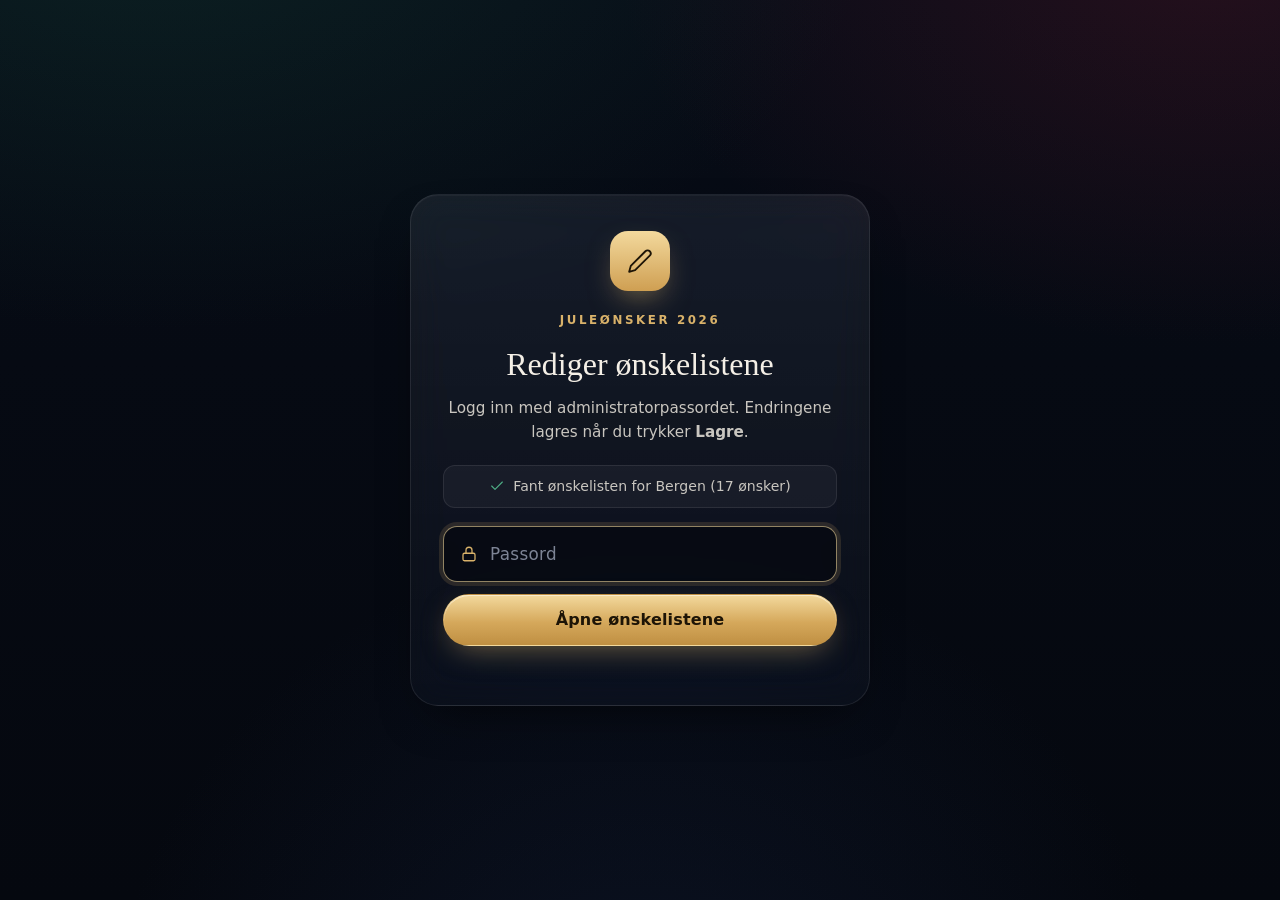
==== editor/index.html @ 9084a69d "Fjern bunnteksten, flytende «Til toppen» på alle skjermer «Logg ut» finnes bare oppe til høyre. «Til" ====
<!doctype html>
<html lang="nb">
<head>
  <meta charset="utf-8">
  <meta name="viewport" content="width=device-width, initial-scale=1, viewport-fit=cover">
  <meta name="robots" content="noindex, nofollow">
  <meta name="color-scheme" content="dark">
  <meta name="theme-color" content="#070b14">
  <title>Rediger ønskelister · Juleønsker 2026</title>
  <link rel="icon" href="../assets/favicon.svg" type="image/svg+xml">
  <link rel="stylesheet" href="../assets/css/styles.css?v=32">
  <link rel="stylesheet" href="editor.css?v=32">
</head>
<body class="ed">

  <!-- ============ Åpne / lås opp ============ -->
  <section id="unlock" class="ed-unlock">
    <div class="ed-unlock__card glass">
      <span class="ed-unlock__icon" data-icon="pencil"></span>
      <p class="eyebrow">Juleønsker 2026</p>
      <h1 class="ed-unlock__title">Rediger ønskelistene</h1>
      <p class="ed-unlock__lead">Logg inn med administratorpassordet. Endringene lagres når du trykker <strong>Lagre</strong>.</p>

      <p class="ed-status" id="data-status">Leter etter ønskelistene …</p>

      <form id="open-form" class="ed-form-stack" novalidate>
        <div class="field">
          <label for="ed-password" class="sr-only">Passord</label>
          <span class="field__icon" data-icon="lock"></span>
          <input id="ed-password" type="password" placeholder="Passord" autocomplete="current-password" autocapitalize="off" autocorrect="off" spellcheck="false" required>
        </div>
        <button class="btn btn--gold btn--block btn--lg" type="submit" id="open-btn">
          <span class="btn__label">Åpne ønskelistene</span><span class="spinner" aria-hidden="true"></span>
        </button>
        <p class="login__error" id="open-error" role="alert"></p>
      </form>
    </div>
  </section>

  <!-- ============ Arbeidsflate ============ -->
  <div id="workspace" class="ed-work" hidden>
    <header class="ed-top">
      <div class="ed-top__brand">
        <span class="brand__star" aria-hidden="true"><svg viewBox="0 0 24 24"><path d="M12 1.8l2.4 7.1 7.4.2-5.9 4.5 2.1 7.2L12 16.6l-6 4.2 2.1-7.2-5.9-4.5 7.4-.2z"/></svg></span>
        <div>
          <span class="ed-top__title">
            <strong>Rediger</strong>
            <label for="list-select" class="sr-only">Ønskeliste</label>
            <select id="list-select" class="ed-input ed-list-select"></select>
          </span>
          <span class="ed-dirty" id="dirty" data-state="clean">Alt er lagret</span>
        </div>
      </div>
      <div class="ed-top__actions">
        <details class="ed-menu">
          <summary class="btn btn--ghost btn--sm" aria-label="Flere valg"><span data-icon="menu"></span><span class="hide-sm">Mer</span></summary>
          <div class="ed-menu__panel glass">
            <button type="button" data-cmd="prices"><span data-icon="chart"></span>Oppdater priser nå</button>
            <hr>
            <button type="button" data-cmd="download"><span data-icon="download"></span>Last ned endrede filer</button>
            <button type="button" data-cmd="help"><span data-icon="file"></span>Publisere filer for hånd</button>
            <button type="button" data-cmd="export"><span data-icon="download"></span>Eksporter backup (JSON)</button>
            <button type="button" data-cmd="import"><span data-icon="upload"></span>Importer backup (JSON)</button>
            <button type="button" data-cmd="share-access" data-admin-only hidden><span data-icon="key"></span>Sett opp lagring</button>
            <hr>
            <button type="button" data-cmd="lock"><span data-icon="logout"></span>Logg ut</button>
          </div>
        </details>
        <input type="file" id="import-file" accept=".json,application/json" hidden>
        <button type="button" class="btn btn--gold btn--sm" id="save-btn" title="Lagre til GitHub (Ctrl/Cmd + S)">
          <span data-icon="save"></span><span class="btn__label">Lagre</span><span class="spinner" aria-hidden="true"></span>
        </button>
      </div>
    </header>

    <div class="ed-layout">
      <!-- Venstre: personer og ønsker -->
      <aside class="ed-side glass" aria-label="Ønsker">
        <div class="ed-people" id="ed-people" role="tablist" aria-label="Personer"></div>
        <div class="ed-side__head">
          <div class="search search--sm">
            <span class="search__icon" data-icon="search"></span>
            <label for="ed-filter" class="sr-only">Filtrer ønsker</label>
            <input id="ed-filter" type="search" placeholder="Filtrer …" autocomplete="off">
          </div>
          <button type="button" class="btn btn--primary btn--sm" id="add-btn"><span data-icon="plus"></span>Nytt ønske</button>
        </div>
        <ol class="ed-list" id="ed-list"></ol>
        <p class="ed-side__hint">Rekkefølgen her er rekkefølgen familien ser.</p>
      </aside>

      <!-- Midten: skjema -->
      <section class="ed-main" aria-label="Rediger ønske">
        <div id="ed-empty" class="ed-empty glass" hidden></div>

        <form id="wish-form" class="ed-card glass" novalidate autocomplete="off" hidden>
          <div class="ed-card__head">
            <h2 id="form-title">Rediger ønske</h2>
            <div class="ed-card__tools">
              <button type="button" class="icon-btn" id="dup-btn" title="Dupliser" aria-label="Dupliser ønsket"><span data-icon="copy"></span></button>
              <button type="button" class="icon-btn icon-btn--danger" id="del-btn" title="Slett" aria-label="Slett ønsket"><span data-icon="trash"></span></button>
            </div>
          </div>

          <div class="ed-grid">
            <label class="ed-field ed-field--full">
              <span class="ed-label">Produktnavn <em>*</em></span>
              <input class="ed-input" name="title" type="text" maxlength="120" placeholder="F.eks. Sony WH-1000XM6 hodetelefoner" required>
            </label>

            <label class="ed-field ed-field--full">
              <span class="ed-label">Person</span>
              <select class="ed-input" name="person" id="person-select"></select>
            </label>

            <label class="ed-field ed-field--full">
              <span class="ed-label">Kort beskrivelse <small>valgfritt</small><span class="ed-count" id="desc-count"></span></span>
              <textarea class="ed-input" name="description" rows="3" maxlength="280" placeholder="Størrelse, farge, modell eller andre detaljer"></textarea>
            </label>

            <fieldset class="ed-field ed-field--full">
              <legend class="ed-label">Produktbilde</legend>
              <div class="ed-image">
                <div class="ed-image__thumb" id="img-thumb" tabindex="0" aria-label="Slipp eller lim inn et bilde her"></div>
                <div class="ed-image__controls">
                  <input class="ed-input" name="image" id="image-url" type="url" inputmode="url" placeholder="Lim inn bildeadresse (https://…)">
                  <div class="ed-image__row">
                    <label class="btn btn--ghost btn--sm" for="image-file"><span data-icon="upload"></span>Last opp bilde</label>
                    <input type="file" id="image-file" accept="image/*" hidden>
                    <button type="button" class="btn btn--ghost btn--sm" id="image-clear"><span data-icon="x"></span>Fjern</button>
                  </div>
                  <div class="ed-seg" role="radiogroup" aria-label="Bildetilpasning">
                    <label><input type="radio" name="imageFit" value="contain"><span>Vis hele bildet</span></label>
                    <label><input type="radio" name="imageFit" value="cover"><span>Fyll rammen</span></label>
                  </div>
                  <p class="ed-hint">Tips: Høyreklikk på produktbildet i nettbutikken og velg «Kopier bildeadresse». Du kan også dra inn, lime inn (Ctrl/Cmd + V) eller laste opp et bilde – da krympes det og lagres i listen.</p>
                </div>
              </div>
            </fieldset>

            <label class="ed-field ed-field--full">
              <span class="ed-label">Lenke til Prisjakt <small>hovedknappen – lenke direkte til produktsiden gir også laveste pris</small></span>
              <div class="ed-inline">
                <input class="ed-input" name="prisjaktUrl" type="url" inputmode="url" placeholder="https://www.prisjakt.no/product.php?p=…">
                <a class="icon-btn" id="test-pj" target="_blank" rel="noopener noreferrer" title="Test lenken" aria-label="Test lenken"><span data-icon="external"></span></a>
              </div>
            </label>

            <label class="check ed-field--full">
              <input type="checkbox" name="hidePrisjakt">
              <span class="check__box" aria-hidden="true"></span>
              <span>Skjul Prisjakt-knappen (f.eks. for hjemmelagde ting)</span>
            </label>

            <label class="ed-field ed-field--full">
              <span class="ed-label">Lenke til nettbutikk <small>valgfritt – vises som en mindre knapp med butikkens navn</small></span>
              <div class="ed-inline">
                <input class="ed-input" name="storeUrl" type="url" inputmode="url" placeholder="https://www.nettbutikk.no/produkt">
                <a class="icon-btn" id="test-store" target="_blank" rel="noopener noreferrer" title="Test lenken" aria-label="Test lenken"><span data-icon="external"></span></a>
              </div>
            </label>

            <label class="ed-field ed-field--full">
              <span class="ed-label">Knappetekst for nettbutikken <small>valgfritt – standard er butikkens navn</small></span>
              <input class="ed-input" name="linkLabel" type="text" maxlength="30" placeholder="F.eks. «Se oppskriften»">
            </label>

            <fieldset class="ed-field ed-field--full">
              <legend class="ed-label">Prisintervall (NOK)</legend>
              <div class="ed-price">
                <label><span class="sr-only">Fra</span><input class="ed-input" name="priceMin" type="number" inputmode="numeric" min="0" step="50" placeholder="Fra"></label>
                <span class="ed-price__dash" aria-hidden="true">–</span>
                <label><span class="sr-only">Til</span><input class="ed-input" name="priceMax" type="number" inputmode="numeric" min="0" step="50" placeholder="Til"></label>
                <span class="ed-price__kr">kr</span>
              </div>
              <div class="ed-presets" id="price-presets">
                <button type="button" data-p="0-300">Under 300</button>
                <button type="button" data-p="300-500">300–500</button>
                <button type="button" data-p="500-1000">500–1 000</button>
                <button type="button" data-p="1000-2000">1 000–2 000</button>
                <button type="button" data-p="2000-3500">2 000–3 500</button>
                <button type="button" data-p="3500-5000">3 500–5 000</button>
              </div>
            </fieldset>

          </div>
        </form>
      </section>

      <!-- Høyre: forhåndsvisning -->
      <aside class="ed-preview" aria-label="Forhåndsvisning">
        <p class="eyebrow">Forhåndsvisning</p>
        <div id="preview" class="ed-preview__card"></div>
        <p class="ed-hint">Slik ser kortet ut for familien. Husk å trykke <strong>Lagre</strong> når du er ferdig.</p>
      </aside>
    </div>
  </div>

  <!-- ============ Dialoger ============ -->
  <dialog id="publish-dialog" class="ed-dialog">
    <form method="dialog" class="ed-dialog__inner glass">
      <span class="ed-dialog__icon" data-icon="check"></span>
      <h2 id="publish-title">Filene er lastet ned</h2>
      <p id="publish-files"></p>
      <p>Slik publiserer du dem:</p>
      <ol class="ed-steps">
        <li>Gå til repoet ditt på <strong>github.com</strong> og åpne mappen <code class="publish-folder">data</code> (listen for <span id="publish-list"></span>).</li>
        <li>Klikk <strong>Add file → Upload files</strong> og dra inn filene. De erstatter filene med samme navn.</li>
        <li>Klikk <strong>Commit changes</strong>. Nettsiden oppdateres i løpet av et par minutter.</li>
      </ol>
      <p class="ed-hint">Har nettleseren kalt en fil for eksempel <code>ellie (1).json</code>? Gi den nytt navn til <code>ellie.json</code> før du laster den opp. Du kan også redigere filene direkte på GitHub.</p>
      <div class="ed-dialog__actions"><button class="btn btn--gold" value="ok">Den er grei</button></div>
    </form>
  </dialog>


  <dialog id="access-dialog" class="ed-dialog">
    <form method="dialog" class="ed-dialog__inner glass" id="access-form" novalidate>
      <span class="ed-dialog__icon" data-icon="key"></span>
      <h2>Sett opp lagring</h2>
      <p>Legg inn et GitHub-token, så kan du lagre fra alle enheter når du logger inn som administrator. Det lagres kryptert med administratorpassordet i <code>data/tilgang.json</code>.</p>
      <ol class="ed-steps">
        <li>Lag et <a href="https://github.com/settings/personal-access-tokens/new" target="_blank" rel="noopener noreferrer">fine-grained token</a> med tilgang til bare <strong>ddklo/jul2026</strong>, og gjerne utløpsdato i januar.</li>
        <li>Under <strong>Permissions</strong>: <strong>Contents: Read and write</strong> og <strong>Actions: Read and write</strong>.</li>
        <li>Lim inn tokenet og skriv administratorpassordet.</li>
      </ol>
      <div class="ed-form-stack">
        <div class="field"><span class="field__icon" data-icon="key"></span><input name="token" type="password" placeholder="github_pat_…" autocomplete="off" spellcheck="false" aria-label="GitHub-token"></div>
        <div class="field"><span class="field__icon" data-icon="lock"></span><input name="admin" type="password" placeholder="Administratorpassordet" autocomplete="off" aria-label="Administratorpassordet"></div>
      </div>
      <p class="ed-hint">Passordet brukes bare til å kryptere tokenet. Bytter du administratorpassordet, må du gjøre dette på nytt.</p>
      <p class="login__error" id="access-error" role="alert"></p>
      <div class="ed-dialog__actions">
        <button class="btn btn--ghost" value="cancel" formnovalidate>Avbryt</button>
        <button class="btn btn--gold" value="save" id="access-save">Lagre tokenet</button>
      </div>
    </form>
  </dialog>

  <div class="toast" id="toast" role="status" aria-live="polite"></div>

  <script src="../assets/js/shared.js?v=32"></script>
  <script src="editor.js?v=32"></script>
</body>
</html>
---- assets/css/styles.css ----
/* =====================================================================
   Juleønsker 2026 – stilark
   Mørkt, elegant juledesign. Ingen eksterne fonter eller biblioteker.
   ===================================================================== */

:root {
  color-scheme: dark;

  /* Farger */
  --bg: #060a13;
  --bg-2: #0a1120;
  --bg-3: #0f1829;
  --surface: rgba(255, 255, 255, 0.045);
  --surface-2: rgba(255, 255, 255, 0.07);
  --surface-solid: #0f1727;
  --border: rgba(255, 255, 255, 0.085);
  --border-strong: rgba(255, 255, 255, 0.16);
  --text: #f4efe6;
  --text-2: #c9c6c0;
  --muted: #9aa1b1;

  --gold: #d9b26a;
  --gold-2: #f2d89b;
  --gold-3: #a77d34;
  --red: #8f1d30;
  --red-2: #c9445a;
  --green: #17543f;
  --green-2: #4fae86;
  --frost: #8cb8e6;
  --person: var(--gold);

  /* Typografi */
  --font-display: "Iowan Old Style", "Palatino Linotype", Palatino, "Book Antiqua", "URW Palladio L", "Noto Serif", Georgia, serif;
  --font-body: ui-sans-serif, system-ui, -apple-system, "Segoe UI", Roboto, "Helvetica Neue", "Noto Sans", Arial, sans-serif;

  /* Form */
  --radius-sm: 10px;
  --radius: 16px;
  --radius-lg: 24px;
  --shadow: 0 1px 0 rgba(255, 255, 255, 0.04) inset, 0 20px 50px -24px rgba(0, 0, 0, 0.8);
  --shadow-lg: 0 1px 0 rgba(255, 255, 255, 0.06) inset, 0 30px 80px -30px rgba(0, 0, 0, 0.9);
  --ease: cubic-bezier(0.2, 0.7, 0.2, 1);
  --ease-out: cubic-bezier(0.16, 1, 0.3, 1);
  --ease-smooth: cubic-bezier(0.22, 1, 0.36, 1); /* mykere start og stopp for størrelsesendringer */

  --gutter: clamp(16px, 4vw, 40px);
  --maxw: 1240px;
  --bottom-nav: 0px;
}

/* ---------------- Grunnlag ---------------- */
*, *::before, *::after { box-sizing: border-box; }
html { -webkit-text-size-adjust: 100%; text-size-adjust: 100%; scroll-padding-top: 90px; }
body {
  margin: 0;
  min-height: 100vh;
  min-height: 100dvh;
  background: var(--bg);
  background-image:
    radial-gradient(1200px 700px at 12% -10%, rgba(23, 84, 63, 0.28), transparent 60%),
    radial-gradient(1000px 650px at 95% -5%, rgba(143, 29, 48, 0.22), transparent 60%),
    radial-gradient(900px 900px at 50% 120%, rgba(30, 50, 95, 0.25), transparent 60%),
    linear-gradient(180deg, #070c17 0%, #060a13 40%, #05080f 100%);
  background-attachment: fixed;
  color: var(--text);
  font-family: var(--font-body);
  font-size: 16px;
  line-height: 1.55;
  -webkit-font-smoothing: antialiased;
  -moz-osx-font-smoothing: grayscale;
  overflow-x: hidden;
}
img, svg { display: block; max-width: 100%; }
button, input, select, textarea { font: inherit; color: inherit; }
button { cursor: pointer; }
a { color: inherit; }
[hidden] { display: none !important; }
:focus-visible { outline: 2px solid var(--gold-2); outline-offset: 3px; border-radius: 8px; }
::selection { background: rgba(217, 178, 106, 0.35); }

.sr-only {
  position: absolute !important; width: 1px; height: 1px; padding: 0; margin: -1px;
  overflow: hidden; clip: rect(0 0 0 0); white-space: nowrap; border: 0;
}
.skip {
  position: absolute; left: 12px; top: -60px; z-index: 100;
  background: var(--gold); color: #1a1205; padding: 10px 16px; border-radius: 10px; font-weight: 600;
  text-decoration: none; transition: top 0.2s;
}
.skip:focus { top: 12px; }

.icon { width: 1.15em; height: 1.15em; flex: none; }

.snow {
  position: fixed; inset: 0; z-index: 0; pointer-events: none;
}
.aurora {
  position: fixed; inset: -20% -10% auto; height: 70vh; z-index: 0; pointer-events: none;
  background:
    radial-gradient(40% 50% at 30% 30%, rgba(79, 174, 134, 0.10), transparent 70%),
    radial-gradient(35% 45% at 70% 20%, rgba(217, 178, 106, 0.08), transparent 70%);
  filter: blur(20px);
  animation: aurora 18s ease-in-out infinite alternate;
}
@keyframes aurora {
  from { transform: translate3d(-3%, 0, 0) scale(1); opacity: 0.8; }
  to   { transform: translate3d(3%, 2%, 0) scale(1.08); opacity: 1; }
}

.glass {
  background: linear-gradient(180deg, rgba(255, 255, 255, 0.07), rgba(255, 255, 255, 0.025));
  border: 1px solid var(--border);
  -webkit-backdrop-filter: blur(18px) saturate(140%);
  backdrop-filter: blur(18px) saturate(140%);
  box-shadow: var(--shadow);
}

.eyebrow {
  margin: 0;
  font-size: 0.74rem;
  letter-spacing: 0.22em;
  text-transform: uppercase;
  color: var(--gold);
  font-weight: 600;
  display: inline-flex; align-items: center; gap: 12px;
}
.eyebrow__line { width: 28px; height: 1px; background: linear-gradient(90deg, transparent, var(--gold)); }
.eyebrow__line:last-child { background: linear-gradient(90deg, var(--gold), transparent); }
.gold {
  background: linear-gradient(100deg, var(--gold-2) 0%, var(--gold) 45%, #f7e6bd 60%, var(--gold) 80%);
  background-size: 220% 100%;
  -webkit-background-clip: text; background-clip: text; color: transparent;
  animation: goldShine 9s ease-in-out infinite;
}
@keyframes goldShine { 0%, 100% { background-position: 0% 0; } 50% { background-position: 100% 0; } }
.muted { color: var(--muted); font-weight: 500 !important; }

/* ---------------- Knapper ---------------- */
.btn {
  --h: 44px;
  display: inline-flex; align-items: center; justify-content: center; gap: 8px;
  min-height: var(--h); padding: 0 18px;
  border-radius: 999px; border: 1px solid transparent;
  font-weight: 600; font-size: 0.95rem; letter-spacing: 0.01em;
  text-decoration: none; white-space: nowrap;
  transition: transform 0.2s var(--ease), background-color 0.2s, border-color 0.2s, box-shadow 0.25s, color 0.2s;
  -webkit-tap-highlight-color: transparent;
}
.btn:active { transform: scale(0.97); }
.btn .icon { width: 1.05em; height: 1.05em; }
.btn--sm { --h: 38px; padding: 0 14px; font-size: 0.88rem; }
.btn--lg { --h: 52px; font-size: 1rem; }
.btn--block { width: 100%; }
.btn--gold {
  color: #1d1406;
  background: linear-gradient(180deg, #f3d99d, #d5a85b 55%, #bf8f42);
  box-shadow: 0 1px 0 rgba(255, 255, 255, 0.5) inset, 0 10px 30px -10px rgba(217, 178, 106, 0.55);
}
.btn--gold:hover { box-shadow: 0 1px 0 rgba(255, 255, 255, 0.5) inset, 0 14px 36px -10px rgba(217, 178, 106, 0.75); transform: translateY(-1px); }
.btn--primary {
  color: #1d1406;
  background: linear-gradient(180deg, #efd497, #cfa155);
  box-shadow: 0 1px 0 rgba(255, 255, 255, 0.45) inset;
}
.btn--primary:hover { filter: brightness(1.06); box-shadow: 0 1px 0 rgba(255, 255, 255, 0.45) inset, 0 8px 22px -8px rgba(217, 178, 106, 0.6); }
.btn--ghost {
  color: var(--text);
  background: rgba(255, 255, 255, 0.05);
  border-color: var(--border-strong);
}
.btn--ghost:hover { background: rgba(255, 255, 255, 0.1); border-color: rgba(242, 216, 155, 0.45); }
.btn--danger { color: #ffd9de; background: rgba(201, 68, 90, 0.14); border-color: rgba(201, 68, 90, 0.45); }
.btn--danger:hover { background: rgba(201, 68, 90, 0.26); }
.btn[disabled] { opacity: 0.6; cursor: default; transform: none; }

.icon-btn {
  width: 42px; height: 42px; border-radius: 50%;
  display: inline-grid; place-items: center;
  background: rgba(255, 255, 255, 0.05); border: 1px solid var(--border);
  color: var(--text-2);
  transition: background-color 0.2s, color 0.2s, border-color 0.2s, transform 0.2s;
}
.icon-btn:hover { background: rgba(255, 255, 255, 0.1); color: var(--text); border-color: var(--border-strong); }
.icon-btn .icon { width: 19px; height: 19px; }
.link-btn {
  background: none; border: 0; padding: 4px; color: var(--muted); text-decoration: underline; text-underline-offset: 3px;
  text-decoration-color: rgba(154, 161, 177, 0.4);
}
.link-btn:hover { color: var(--text); }

.spinner {
  display: none; width: 18px; height: 18px; border-radius: 50%;
  border: 2px solid rgba(29, 20, 6, 0.25); border-top-color: #1d1406;
  animation: spin 0.8s linear infinite;
}
.is-loading .spinner { display: inline-block; }
@keyframes spin { to { transform: rotate(360deg); } }

/* ---------------- Julelys ---------------- */
.lights {
  position: relative; height: 36px; overflow: hidden; pointer-events: none;
  background-image: url("data:image/svg+xml,%3Csvg xmlns='http://www.w3.org/2000/svg' width='80' height='30'%3E%3Cpath d='M0 3 Q40 25 80 3' fill='none' stroke='%23384052' stroke-width='1.4'/%3E%3C/svg%3E");
  background-repeat: repeat-x;
  background-size: 80px 30px;
  -webkit-mask-image: linear-gradient(90deg, transparent, #000 6%, #000 94%, transparent);
  mask-image: linear-gradient(90deg, transparent, #000 6%, #000 94%, transparent);
}
.lights i {
  --c: var(--gold-2);
  position: absolute; top: 13px; left: calc(var(--i) * 80px + 36px);
  width: 8px; height: 12px; border-radius: 50% 50% 50% 50% / 40% 40% 60% 60%;
  background: var(--c);
  box-shadow: 0 0 6px 1px var(--c), 0 0 16px 3px color-mix(in srgb, var(--c) 45%, transparent);
  animation: twinkle var(--t, 3s) ease-in-out infinite;
  animation-delay: calc(var(--d, 0s) * -1);
}
.lights i::before {
  content: ""; position: absolute; left: 1.5px; top: -4px; width: 5px; height: 5px; border-radius: 1.5px;
  background: #4a5163;
}
.lights i:nth-child(4n + 2) { --c: #e25a6f; }
.lights i:nth-child(4n + 3) { --c: #5fd19f; }
.lights i:nth-child(4n + 4) { --c: #a9d0ff; }
@keyframes twinkle {
  0%, 100% { opacity: 1; filter: brightness(1); }
  45% { opacity: 0.45; filter: brightness(0.7); box-shadow: 0 0 2px 0 var(--c); }
  60% { opacity: 0.95; }
}

/* ---------------- Innlogging ---------------- */
.login {
  position: relative; z-index: 2;
  min-height: 100vh; min-height: 100dvh;
  display: flex; flex-direction: column; align-items: center; justify-content: center;
  padding: 72px var(--gutter) 40px;
  transition: opacity 0.6s var(--ease), transform 0.6s var(--ease), filter 0.6s;
}
.lights--login { position: absolute; top: 0; left: 0; right: 0; }
.login.is-leaving { position: fixed; inset: 0; z-index: 30; opacity: 0; transform: scale(1.03); filter: blur(6px); pointer-events: none; }
.is-checking .login__card, .is-checking .login__foot { opacity: 0; }
.login__card {
  position: relative;
  width: min(440px, 100%);
  padding: 92px 32px 30px;
  border-radius: 28px;
  text-align: center;
  transition: opacity 0.35s;
  box-shadow: var(--shadow-lg), 0 0 0 1px rgba(217, 178, 106, 0.06), 0 0 120px -40px rgba(217, 178, 106, 0.35);
}
.login__card::before {
  content: ""; position: absolute; inset: 0; border-radius: inherit; pointer-events: none;
  background: linear-gradient(140deg, rgba(242, 216, 155, 0.35), transparent 30%, transparent 70%, rgba(201, 68, 90, 0.25));
  -webkit-mask: linear-gradient(#000 0 0) content-box, linear-gradient(#000 0 0);
  -webkit-mask-composite: xor; mask-composite: exclude; padding: 1px;
}
.ornament {
  position: absolute; left: 50%; top: -42px; width: 76px; margin-left: -38px;
  transform-origin: 50% 0; animation: swing 5s ease-in-out infinite;
  filter: drop-shadow(0 12px 18px rgba(0, 0, 0, 0.5)) drop-shadow(0 0 22px rgba(217, 178, 106, 0.25));
}
@keyframes swing { 0%, 100% { transform: rotate(4deg); } 50% { transform: rotate(-4deg); } }
.login__title {
  margin: 10px 0 10px;
  font-family: var(--font-display);
  font-weight: 500;
  font-size: clamp(2rem, 7vw, 2.5rem);
  line-height: 1.1;
  letter-spacing: -0.01em;
}
.login__lead { margin: 0 auto 26px; color: var(--text-2); max-width: 34ch; font-size: 0.97rem; }
.login__form { display: grid; gap: 16px; text-align: left; }
.login__error { margin: 0; min-height: 1.4em; color: #ff9aa8; font-size: 0.92rem; text-align: center; }
.login__foot {
  margin: 26px 0 0; color: var(--muted); font-size: 0.84rem;
  display: inline-flex; align-items: center; gap: 8px; transition: opacity 0.35s;
}
.login__foot .icon { width: 14px; height: 14px; color: var(--gold); }
.shake { animation: shake 0.45s var(--ease); }
@keyframes shake {
  20% { transform: translateX(-8px); } 40% { transform: translateX(7px); }
  60% { transform: translateX(-4px); } 80% { transform: translateX(3px); }
}

.field {
  position: relative; display: flex; align-items: center;
  background: rgba(3, 6, 12, 0.55);
  border: 1px solid var(--border-strong);
  border-radius: 14px;
  transition: border-color 0.2s, box-shadow 0.2s;
}
.field:focus-within { border-color: rgba(242, 216, 155, 0.6); box-shadow: 0 0 0 4px rgba(217, 178, 106, 0.14); }
.field__icon { position: absolute; left: 16px; color: var(--gold); display: grid; }
.field__icon .icon { width: 18px; height: 18px; }
.field input {
  flex: 1; min-width: 0; height: 54px; padding: 0 52px 0 46px;
  background: transparent; border: 0; outline: 0; font-size: 1.05rem; letter-spacing: 0.02em;
}
.field input::placeholder { color: #7d8495; }
.field__toggle {
  position: absolute; right: 6px; width: 42px; height: 42px; border-radius: 10px; border: 0;
  background: transparent; color: var(--muted); display: grid; place-items: center;
}
.field__toggle:hover { color: var(--text); background: rgba(255, 255, 255, 0.06); }
.field__toggle .icon { width: 19px; height: 19px; }

.check { display: inline-flex; align-items: center; gap: 10px; color: var(--text-2); font-size: 0.93rem; cursor: pointer; user-select: none; }
.check input { position: absolute; opacity: 0; width: 1px; height: 1px; }
.check__box {
  width: 20px; height: 20px; border-radius: 6px; border: 1px solid var(--border-strong);
  background: rgba(255, 255, 255, 0.04); display: grid; place-items: center; transition: all 0.2s;
}
.check__box::after {
  content: ""; width: 10px; height: 6px; border-left: 2px solid #1d1406; border-bottom: 2px solid #1d1406;
  transform: rotate(-45deg) translate(1px, -1px) scale(0); transition: transform 0.2s var(--ease-out);
}
.check input:checked + .check__box { background: var(--gold); border-color: var(--gold); }
.check input:checked + .check__box::after { transform: rotate(-45deg) translate(1px, -1px) scale(1); }
.check input:focus-visible + .check__box { outline: 2px solid var(--gold-2); outline-offset: 2px; }

/* ---------------- App-skall ---------------- */
.app { position: relative; z-index: 1; }
.is-entering .app { animation: appIn 0.8s var(--ease-out) both 0.15s; }
@keyframes appIn { from { opacity: 0; transform: translateY(14px); } to { opacity: 1; transform: none; } }

.topbar {
  max-width: var(--maxw); margin: 0 auto;
  display: flex; align-items: center; justify-content: space-between; gap: 12px;
  padding: 6px var(--gutter) 0;
}
.brand { display: inline-flex; align-items: center; gap: 10px; text-decoration: none; }
.brand__star { width: 26px; height: 26px; color: var(--gold); }
.brand__star svg { width: 100%; height: 100%; fill: currentColor; filter: drop-shadow(0 0 8px rgba(242, 216, 155, 0.6)); animation: starPulse 4s ease-in-out infinite; }
@keyframes starPulse {
  0%, 100% { transform: scale(1) rotate(0); filter: drop-shadow(0 0 6px rgba(242, 216, 155, 0.45)); }
  50% { transform: scale(1.1) rotate(8deg); filter: drop-shadow(0 0 14px rgba(242, 216, 155, 0.9)); }
}
.brand__text { font-family: var(--font-display); font-size: 1.2rem; letter-spacing: 0.01em; }
.brand__text em { font-style: normal; color: var(--gold); }
.topbar__right { display: flex; align-items: center; gap: 10px; }
/* Nedtelling til julaften: et festlig merke i overskriften */
.countdown {
  position: relative; overflow: hidden; isolation: isolate;
  display: inline-flex; align-items: center; gap: 14px;
  margin-top: clamp(16px, 3vw, 24px); padding: 10px 24px 10px 18px; border-radius: 22px;
  background: linear-gradient(135deg, #7d1629, #4a0c19); /* tett, så snø og stjerner bak ikke skinner gjennom teksten */
  border: 1px solid rgba(242, 216, 155, 0.5);
  box-shadow: 0 0 0 1px rgba(242, 216, 155, 0.08) inset, 0 16px 40px -18px rgba(201, 68, 90, 0.8), 0 0 34px -12px rgba(242, 216, 155, 0.55);
  color: var(--text); white-space: nowrap;
  animation: countdownGlow 4s ease-in-out infinite;
}
/* Glans som sveiper over merket */
.countdown::after {
  content: ""; position: absolute; inset: 0; z-index: -1; pointer-events: none;
  background: linear-gradient(110deg, transparent 30%, rgba(255, 240, 200, 0.22) 50%, transparent 70%);
  transform: translateX(-120%); animation: countdownShine 5s ease-in-out infinite 1.5s;
}
.countdown .icon { flex: none; width: 26px; height: 26px; color: var(--frost); animation: spinSlow 14s linear infinite; }
.countdown__num {
  font-family: var(--font-display); font-weight: 600; font-size: clamp(2.5rem, 6vw, 3.3rem); line-height: 1;
  font-variant-numeric: tabular-nums; letter-spacing: -0.02em;
  background: linear-gradient(180deg, #fff6da, #f0cd84 55%, #c99545);
  -webkit-background-clip: text; background-clip: text; color: transparent;
  filter: drop-shadow(0 2px 8px rgba(242, 216, 155, 0.35));
}
.countdown__text {
  text-align: left; line-height: 1.35; font-weight: 700;
  font-size: 0.78rem; letter-spacing: 0.16em; text-transform: uppercase; color: var(--gold-2);
}
.countdown__big { font-family: var(--font-display); font-size: clamp(1.6rem, 4vw, 2.1rem); color: var(--gold-2); }
@keyframes countdownGlow {
  0%, 100% { box-shadow: 0 0 0 1px rgba(242, 216, 155, 0.08) inset, 0 16px 40px -18px rgba(201, 68, 90, 0.8), 0 0 30px -12px rgba(242, 216, 155, 0.45); }
  50% { box-shadow: 0 0 0 1px rgba(242, 216, 155, 0.12) inset, 0 16px 44px -16px rgba(201, 68, 90, 0.95), 0 0 44px -10px rgba(242, 216, 155, 0.75); }
}
@keyframes countdownShine { 0%, 60% { transform: translateX(-120%); } 100% { transform: translateX(120%); } }
@keyframes spinSlow { to { transform: rotate(360deg); } }

.hero {
  max-width: var(--maxw); margin: 0 auto; text-align: center;
  padding: clamp(28px, 6vw, 64px) var(--gutter) clamp(22px, 4vw, 40px);
}
.hero__title {
  margin: 14px 0 12px;
  font-family: var(--font-display); font-weight: 500;
  font-size: clamp(2.2rem, 6.4vw, 4.2rem); line-height: 1.04; letter-spacing: -0.02em;
}
.hero__lead { margin: 0 auto; max-width: 52ch; color: var(--text-2); font-size: clamp(0.98rem, 2.2vw, 1.08rem); }

/* Listenavnet ved logoen vises bare på desktop (på mobil står det over tittelen) */
.brand__list { display: none; }

/* ---------------- Kompakt topp på desktop ----------------
   Ønskene skal synes uten å scrolle: tittel og nedtelling krymper til én linje,
   ingressen og linjen over tittelen skjules. Fra 1240 px står de midt i topplinjen. */
@media (min-width: 720px) {
  .brand__list {
    display: inline-block; margin-left: 4px; padding-left: 12px; border-left: 1px solid var(--border-strong);
    font-size: 0.74rem; font-weight: 600; letter-spacing: 0.22em; text-transform: uppercase; color: var(--gold);
  }
  .hero {
    display: flex; align-items: center; justify-content: center; flex-wrap: wrap; gap: 10px 22px;
    padding: 8px var(--gutter) 14px;
  }
  .hero .eyebrow, .hero__lead { display: none; }
  .hero__title { margin: 0; font-size: clamp(1.5rem, 2.3vw, 2.05rem); white-space: nowrap; }
  .countdown { margin: 0; padding: 6px 16px 6px 12px; gap: 10px; border-radius: 16px; }
  .countdown .icon { width: 18px; height: 18px; }
  .countdown__num { font-size: 1.75rem; }
  .countdown__text { font-size: 0.64rem; letter-spacing: 0.14em; }
  .countdown__big { font-size: 1.35rem; }
}
@media (min-width: 1240px) {
  /* Legg tittel og nedtelling inn i topplinjen, mellom logoen og knappene.
     Selve flaten slipper klikk gjennom til knappene under. */
  .hero {
    flex-wrap: nowrap; height: 62px; margin-top: -62px; padding-top: 0; padding-bottom: 0;
    pointer-events: none; position: relative; z-index: 1;
  }
  .hero > * { pointer-events: auto; }
  .topbar { height: 62px; padding-top: 0; } /* samme høyde og start som tittelflaten, så alt står på én midtlinje */
}

/* ---------------- Faner ---------------- */
.tabs {
  position: sticky; top: 0; z-index: 20;
  padding: 10px var(--gutter);
  display: flex; align-items: center; justify-content: center; gap: 12px;
  transition: background-color 0.3s, box-shadow 0.3s;
}
.tabs__share { flex: none; }
@media (min-width: 720px) {
  /* Tre kolonner: tom | faner | Del lenke. Da står fanerekken nøyaktig midt på siden. */
  .tabs { display: grid; grid-template-columns: 1fr auto 1fr; }
  .tabs__inner { grid-column: 2; }
  .tabs__share { grid-column: 3; justify-self: start; }
}
.is-scrolled .tabs {
  background: linear-gradient(180deg, rgba(6, 10, 19, 0.92), rgba(6, 10, 19, 0.75));
  -webkit-backdrop-filter: blur(16px); backdrop-filter: blur(16px);
  box-shadow: 0 1px 0 var(--border);
}
.tabs__inner {
  position: relative; margin: 0; width: fit-content; max-width: 100%;
  display: flex; align-items: center; gap: 4px; padding: 5px;
  border-radius: 999px;
  background: rgba(255, 255, 255, 0.045); border: 1px solid var(--border);
  box-shadow: var(--shadow);
}
.tabs__indicator {
  position: absolute; top: 0; left: 0; width: 0; height: 0; opacity: 0;
  border-radius: 999px;
  background: linear-gradient(180deg, rgba(255, 255, 255, 0.14), rgba(255, 255, 255, 0.06));
  border: 1px solid rgba(255, 255, 255, 0.14);
  box-shadow: 0 6px 20px -8px rgba(0, 0, 0, 0.7), 0 0 0 1px color-mix(in srgb, var(--person) 30%, transparent), 0 0 28px -8px var(--person);
  transition: transform 0.45s var(--ease-out), width 0.45s var(--ease-out), height 0.45s var(--ease-out), box-shadow 0.4s;
}
.tab {
  position: relative; z-index: 1;
  display: inline-flex; align-items: center; gap: 10px;
  height: 48px; padding: 0 16px 0 7px;
  border: 0; border-radius: 999px; background: transparent;
  color: var(--text-2); font-weight: 600; font-size: 0.97rem;
  transition: color 0.25s;
  -webkit-tap-highlight-color: transparent;
}
.tab:hover { color: var(--text); }
.tab.is-active { color: var(--text); }
.tab__avatar {
  position: relative; width: 34px; height: 34px; border-radius: 50%;
  display: grid; place-items: center;
  font-family: var(--font-display); font-size: 1.05rem; font-weight: 600;
  color: #10141e;
  background: radial-gradient(circle at 35% 30%, color-mix(in srgb, var(--accent) 60%, #fff), var(--accent) 60%, color-mix(in srgb, var(--accent) 60%, #000));
  box-shadow: 0 0 0 2px rgba(6, 10, 19, 0.8), 0 0 0 3px color-mix(in srgb, var(--accent) 40%, transparent);
  transition: transform 0.3s var(--ease-out), box-shadow 0.3s;
}
.tab.is-active .tab__avatar { transform: scale(1.06); box-shadow: 0 0 0 2px rgba(6, 10, 19, 0.8), 0 0 0 3px var(--accent), 0 0 18px -2px var(--accent); }
.tab__bubble { display: none; }
.tab__count {
  min-width: 26px; height: 22px; padding: 0 7px; border-radius: 999px;
  display: inline-grid; place-items: center;
  font-size: 0.78rem; font-weight: 700; font-variant-numeric: tabular-nums;
  background: rgba(255, 255, 255, 0.07); color: var(--muted);
  transition: background-color 0.25s, color 0.25s;
}
.tab.is-active .tab__count { background: color-mix(in srgb, var(--accent) 22%, transparent); color: color-mix(in srgb, var(--accent) 70%, #fff); }

/* Desktop: den valgte personen vokser i fanen (i stedet for en stor overskrift).
   Raden har fast høyde, så innholdet under ikke hopper mens én fane krymper og en annen vokser. */
@media (min-width: 720px) {
  .tabs__inner { height: 86px; transition: height 0.5s var(--ease-smooth); } /* 74 px fane + 2 × 5 px luft + kant */
  .tab { transition: color 0.25s, height 0.5s var(--ease-smooth), padding 0.5s var(--ease-smooth), font-size 0.5s var(--ease-smooth), gap 0.5s var(--ease-smooth); }
  .tab__avatar { transition: width 0.5s var(--ease-smooth), height 0.5s var(--ease-smooth), transform 0.3s var(--ease-smooth), box-shadow 0.3s; }
  .tab__count { transition: background-color 0.25s, color 0.25s, min-width 0.5s var(--ease-smooth), height 0.5s var(--ease-smooth), font-size 0.5s var(--ease-smooth); }
  .tabs__indicator { transition: transform 0.5s var(--ease-smooth), width 0.5s var(--ease-smooth), height 0.5s var(--ease-smooth), box-shadow 0.4s; }
  .tab.is-active { height: 74px; padding: 0 22px 0 8px; gap: 12px; font-size: 1.3rem; font-weight: 700; }
  .tab.is-active .tab__avatar { width: 52px; height: 52px; transform: none; }
  /* Litt lavere og mindre lue på den valgte personen, så den holder seg innenfor fanerekken */
  .tab.is-active .tab__avatar::before { top: -32%; height: 62%; }
  .tab.is-active .tab__count { min-width: 30px; height: 26px; font-size: 0.86rem; }
  /* Når fanelinjen har lagt seg fast øverst, krymper den til middels størrelse */
  .is-stuck .tabs__inner { height: 74px; }
  .is-stuck .tab.is-active { height: 62px; padding: 0 20px 0 8px; gap: 10px; font-size: 1.15rem; }
  .is-stuck .tab.is-active .tab__avatar { width: 44px; height: 44px; }
  .is-stuck .tab.is-active .tab__count { min-width: 26px; height: 22px; font-size: 0.78rem; }
  /* Linjen under fanene holder alltid samme høyde */
  .person-head { min-height: 26px; }
  .tabs { margin-top: 14px; } /* 24 px fra topplinjen til fanerekken */
}
/* Dra-hintet holder plass også når det ikke vises (0–1 ønsker) */
.ph__admin.is-hidden { visibility: hidden; }

/* ---------------- Innhold ---------------- */
.main {
  position: relative;
  max-width: var(--maxw); margin: 0 auto;
  padding: 14px var(--gutter) 40px;
  outline: none;
}
.swap { transition: opacity 0.22s ease, transform 0.32s var(--ease-smooth); }
.swap.is-out { opacity: 0; transform: translateX(calc(var(--dir, 1) * -12px)); }

/* Personheader */
.person-head { margin: 22px 0 22px; }
.ph {
  display: flex; align-items: center; gap: 18px;
  animation: fadeUp 0.5s var(--ease-out) both;
}
.ph__avatar {
  flex: none; width: 64px; height: 64px; border-radius: 50%;
  display: grid; place-items: center;
  font-family: var(--font-display); font-size: 1.9rem; font-weight: 600; color: #10141e;
  background: radial-gradient(circle at 35% 30%, color-mix(in srgb, var(--accent) 55%, #fff), var(--accent) 60%, color-mix(in srgb, var(--accent) 55%, #000));
  box-shadow: 0 0 0 3px rgba(6, 10, 19, 0.9), 0 0 0 4px color-mix(in srgb, var(--accent) 60%, transparent), 0 0 40px -6px var(--accent);
}
.ph__text { min-width: 0; flex: 1; }
.ph__title {
  margin: 2px 0 4px; font-family: var(--font-display); font-weight: 500;
  font-size: clamp(1.9rem, 5vw, 2.7rem); line-height: 1.05; letter-spacing: -0.015em;
  overflow-wrap: anywhere;
}
.ph__stats { margin: 0; color: var(--text-2); font-size: 0.93rem; display: flex; flex-wrap: wrap; align-items: center; gap: 4px 10px; }
.ph__stats > span { display: inline-flex; align-items: center; gap: 10px; }
.ph__stats > span + span::before { content: ""; width: 4px; height: 4px; border-radius: 50%; background: var(--gold); opacity: 0.7; }
.ph__action { flex: none; }
/* Desktop: navnet og avataren står allerede i fanen. Igjen er én linje med antall, pris og dra-hint. */
@media (min-width: 720px) {
  .person-head { margin: -1px 0 22px; } /* 24 px over og under linjen med antall og pris */
  .ph { justify-content: center; text-align: center; }
  .ph__avatar, .ph .eyebrow, .ph__action { display: none; }
  .ph__title { position: absolute; width: 1px; height: 1px; overflow: hidden; clip: rect(0 0 0 0); white-space: nowrap; }
  .ph__text { flex: none; display: flex; flex-wrap: wrap; align-items: center; justify-content: center; gap: 6px 22px; }
  .ph__stats { justify-content: center; }
  .ph__admin { margin: 0; }
}

/* ---------------- Produktkort ---------------- */
.grid {
  display: grid;
  grid-template-columns: repeat(auto-fill, minmax(min(100%, 268px), 1fr));
  gap: clamp(16px, 2.2vw, 24px);
}
/* Desktop: kortene midtstilles når de ikke fyller hele raden */
@media (min-width: 720px) {
  /* Kolonnetallet regnes ut fra maksbredden: 272 px gir fire kort i full bredde (1160 px) */
  .grid { grid-template-columns: repeat(auto-fit, minmax(240px, 272px)); justify-content: center; }
}
.card {
  position: relative;
  display: flex; flex-direction: column;
  border-radius: var(--radius-lg);
  background: linear-gradient(180deg, rgba(22, 30, 48, 0.94), rgba(12, 18, 31, 0.96));
  border: 1px solid var(--border);
  box-shadow: var(--shadow);
  overflow: hidden;
  isolation: isolate;
  animation: cardIn 0.6s var(--ease-out) both;
  animation-delay: calc(var(--i, 0) * 55ms);
  transition: transform 0.4s var(--ease-out), border-color 0.3s, box-shadow 0.4s;
}
.grid--static .card { animation: fadeIn 0.3s ease both; }
@keyframes cardIn { from { opacity: 0; transform: translateY(12px) scale(0.99); } to { opacity: 1; transform: none; } }
@keyframes fadeIn { from { opacity: 0; } to { opacity: 1; } }
@keyframes fadeUp { from { opacity: 0; transform: translateY(10px); } to { opacity: 1; transform: none; } }
.card::after {
  /* glans som sveiper over kortet ved hover */
  content: ""; position: absolute; inset: 0; z-index: 2; pointer-events: none;
  background: linear-gradient(115deg, transparent 35%, rgba(255, 255, 255, 0.07) 50%, transparent 65%);
  transform: translateX(-100%); transition: transform 0.9s var(--ease);
}
@media (hover: hover) {
  .card:hover {
    transform: translateY(-6px);
    border-color: rgba(242, 216, 155, 0.32);
    box-shadow: var(--shadow-lg), 0 0 0 1px rgba(242, 216, 155, 0.08), 0 24px 60px -30px rgba(217, 178, 106, 0.35);
  }
  .card:hover::after { transform: translateX(100%); }
  .card:hover .card__media img, .card:hover .card__media .art { transform: scale(1.045); }
}

.card__media {
  position: relative; aspect-ratio: 4 / 3; overflow: hidden;
  background: radial-gradient(120% 90% at 50% 20%, #fbf8f2, #ebe5da 70%, #ddd5c6);
}
.card__media img {
  width: 100%; height: 100%; object-fit: contain; padding: 7%;
  mix-blend-mode: multiply;
  transition: transform 0.7s var(--ease-out);
}
.card__media--cover img { object-fit: cover; padding: 0; mix-blend-mode: normal; }
.card__media--art { background: var(--bg-3); }
.card__media .art { width: 100%; height: 100%; transition: transform 0.7s var(--ease-out); }
.card__media::after {
  content: ""; position: absolute; left: 0; right: 0; bottom: 0; height: 30%; pointer-events: none;
  background: linear-gradient(180deg, transparent, rgba(6, 10, 19, 0.18));
}

.card__body { display: flex; flex-direction: column; gap: 8px; padding: 18px 20px 20px; flex: 1; }
.card__meta { display: flex; align-items: center; justify-content: space-between; gap: 8px; flex-wrap: wrap; }
.card__person {
  display: inline-flex; align-items: center; gap: 6px;
  font-size: 0.78rem; font-weight: 700; color: var(--text);
  padding: 3px 10px 3px 8px; border-radius: 999px;
  background: color-mix(in srgb, var(--accent) 18%, transparent);
  border: 1px solid color-mix(in srgb, var(--accent) 40%, transparent);
}
.card__person::before { content: ""; width: 7px; height: 7px; border-radius: 50%; background: var(--accent); }
.card__title {
  margin: 0; font-family: var(--font-display); font-weight: 500;
  font-size: 1.32rem; line-height: 1.22; letter-spacing: -0.005em;
  overflow-wrap: anywhere;
}
.card__desc {
  margin: 0; color: var(--text-2); font-size: 0.93rem; line-height: 1.5;
  display: -webkit-box; -webkit-line-clamp: 5; -webkit-box-orient: vertical; overflow: hidden;
}
.card__bottom { margin-top: auto; padding-top: 10px; display: grid; gap: 14px; }
.card__price {
  margin: 0; display: flex; align-items: baseline; justify-content: space-between; gap: 10px;
  padding-top: 12px; border-top: 1px solid var(--border);
}
.card__price span { font-size: 0.78rem; color: var(--muted); letter-spacing: 0.04em; }
.card__price strong { font-size: 1.12rem; font-weight: 700; color: var(--gold-2); font-variant-numeric: tabular-nums; white-space: nowrap; }
.card__price + .card__price { border-top: 0; padding-top: 2px; }
.card__price + .card__price strong { font-size: 0.92rem; font-weight: 600; color: var(--text-2); }
.card__price--live span { display: flex; flex-direction: column; gap: 1px; color: var(--text-2); }
.card__price--live small { font-size: 0.7rem; color: var(--muted); letter-spacing: 0.02em; }
.card__price--live strong { color: var(--green-2); }
.card__actions { display: grid; grid-template-columns: 1fr auto; gap: 8px; }
.card__actions .btn:only-child { grid-column: 1 / -1; }
/* Nettbutikk-knappen er sekundær: kort navn, kuttes heller enn å presse hovedknappen */
.card__store { max-width: 10.5em; min-width: 0; }
.card__store span { overflow: hidden; text-overflow: ellipsis; white-space: nowrap; }
.card__store .icon { flex: none; width: 14px; height: 14px; opacity: 0.75; }
/* Bilde og tittel lenker til hovedknappen */
.card__media-link { position: absolute; inset: 0; z-index: 1; }
.card__title a { color: inherit; text-decoration: none; }
.card__title a:hover { text-decoration: underline; text-decoration-color: rgba(242, 216, 155, 0.5); text-underline-offset: 3px; }
.card__title a:focus-visible { outline: 2px solid var(--gold-2); outline-offset: 3px; border-radius: 4px; }

/* ---------------- Tomtilstand ---------------- */
.empty {
  grid-column: 1 / -1;
  display: flex; flex-direction: column; align-items: center; text-align: center;
  padding: clamp(36px, 8vw, 72px) 20px;
  border-radius: var(--radius-lg);
  border: 1px dashed rgba(242, 216, 155, 0.22);
  background: radial-gradient(60% 80% at 50% 0%, rgba(217, 178, 106, 0.08), transparent 70%), rgba(255, 255, 255, 0.02);
  animation: fadeUp 0.5s var(--ease-out) both;
}
.empty h3 { margin: 18px 0 8px; font-family: var(--font-display); font-weight: 500; font-size: clamp(1.4rem, 4vw, 1.8rem); }
.empty p { margin: 0 0 4px; color: var(--text-2); max-width: 46ch; }
.empty .btn { margin-top: 18px; }
.empty__gift { width: 140px; height: 140px; animation: bob 4s ease-in-out infinite; filter: drop-shadow(0 18px 30px rgba(143, 29, 48, 0.35)); }
.empty__sparkle { animation: sparkle 2.4s ease-in-out infinite; transform-origin: center; }
@keyframes bob { 0%, 100% { transform: translateY(0) rotate(-2deg); } 50% { transform: translateY(-8px) rotate(2deg); } }
@keyframes sparkle { 0%, 100% { opacity: 0.3; } 50% { opacity: 1; } }
.empty--small { padding: 40px 20px; }
.empty__icon {
  width: 56px; height: 56px; border-radius: 50%; display: grid; place-items: center;
  background: rgba(255, 255, 255, 0.05); color: var(--gold); border: 1px solid var(--border);
}
.empty__icon .icon { width: 24px; height: 24px; }
.empty--small h3 { margin-top: 14px; font-size: 1.3rem; }

/* ---------------- Bunn, til toppen, toast ---------------- */
/* Bunnen er bare snøfonnen (::before lenger ned) og plass til bunnmenyen på mobil */
.footer {
  max-width: var(--maxw); margin: 28px auto 0;
  padding: 0 var(--gutter) calc(40px + var(--bottom-nav));
}

.to-top {
  position: fixed; right: max(16px, env(safe-area-inset-right)); bottom: calc(20px + var(--bottom-nav) + env(safe-area-inset-bottom));
  z-index: 25; width: 48px; height: 48px; border-radius: 50%;
  display: grid; place-items: center;
  color: #1d1406; border: 0;
  background: linear-gradient(180deg, #f3d99d, #cf9f52);
  box-shadow: 0 12px 30px -8px rgba(0, 0, 0, 0.7), 0 0 0 1px rgba(255, 255, 255, 0.2) inset;
  opacity: 0; transform: translateY(16px) scale(0.9); pointer-events: none;
  transition: opacity 0.3s, transform 0.35s var(--ease-out);
}
.to-top.is-visible { opacity: 1; transform: none; pointer-events: auto; }
.to-top .icon { width: 20px; height: 20px; }
/* Mobil: litt mindre, og vises bare når du scroller oppover (app.js), så den ikke dekker kortene mens du leser */
@media (max-width: 719px) {
  .to-top { width: 44px; height: 44px; bottom: calc(14px + var(--bottom-nav) + env(safe-area-inset-bottom)); }
}

.toast {
  position: fixed; left: 50%; bottom: calc(24px + var(--bottom-nav) + env(safe-area-inset-bottom)); z-index: 60;
  max-width: calc(100% - 32px);
  padding: 12px 18px; border-radius: 14px;
  background: rgba(20, 27, 42, 0.95); border: 1px solid rgba(242, 216, 155, 0.3);
  color: var(--text); font-size: 0.92rem; font-weight: 500; text-align: center;
  box-shadow: 0 20px 40px -12px rgba(0, 0, 0, 0.8);
  opacity: 0; transform: translate(-50%, 12px); pointer-events: none;
  transition: opacity 0.3s, transform 0.35s var(--ease-out);
}
.toast.is-visible { opacity: 1; transform: translate(-50%, 0); }
.noscript { position: relative; z-index: 5; text-align: center; padding: 20px; color: var(--text-2); }

/* ---------------- Dialoger (felles for nettsiden og redigeringsverktøyet) ---------------- */
.ed-dialog { padding: 0; border: 0; background: transparent; color: var(--text); max-width: min(520px, calc(100% - 32px)); }
.ed-dialog::backdrop { background: rgba(3, 5, 10, 0.7); -webkit-backdrop-filter: blur(4px); backdrop-filter: blur(4px); }
.ed-dialog__inner { border-radius: 24px; padding: 28px; background: rgba(15, 23, 39, 0.97); }
.ed-dialog h2 { margin: 12px 0 8px; font-family: var(--font-display); font-weight: 500; font-size: 1.6rem; }
.ed-dialog p { color: var(--text-2); margin: 0 0 14px; }
.ed-dialog__icon {
  width: 48px; height: 48px; border-radius: 14px; display: grid; place-items: center;
  background: rgba(79, 174, 134, 0.16); color: var(--green-2);
}
.ed-dialog__icon .icon { width: 24px; height: 24px; }
.ed-steps { margin: 0 0 14px; padding-left: 22px; display: grid; gap: 8px; color: var(--text); }
.ed-steps li::marker { color: var(--gold); font-weight: 700; }
.ed-dialog__actions { display: flex; justify-content: flex-end; gap: 8px; margin-top: 18px; }
/* Mykere åpning */
.ed-dialog[open] .ed-dialog__inner { animation: dialogIn 0.28s var(--ease-out) both; }
.ed-dialog[open]::backdrop { animation: fadeIn 0.2s ease both; }
@keyframes dialogIn { from { opacity: 0; transform: translateY(12px) scale(0.97); } to { opacity: 1; transform: none; } }
.ed-dialog__inner { box-shadow: var(--shadow-lg), 0 0 0 1px rgba(255, 255, 255, 0.05); }

/* Egne bekreftelser og meldinger (Jul.ui) */
.ui-dialog { width: min(440px, calc(100% - 32px)); }
.ui-dialog .ed-dialog__inner { padding: 26px 26px 22px; }
.ui-dialog h2 { font-size: 1.45rem; }
.ui-dialog p { line-height: 1.55; }
.ui-dialog--info .ed-dialog__icon { background: rgba(217, 178, 106, 0.16); color: var(--gold-2); }
.ui-dialog--danger .ed-dialog__icon,
.ui-dialog--error .ed-dialog__icon { background: rgba(201, 68, 90, 0.16); color: #ff8fa0; }
.ui-dialog .btn--danger {
  color: #fff; border-color: transparent;
  background: linear-gradient(180deg, #d9566c, #a8283f);
  box-shadow: 0 1px 0 rgba(255, 255, 255, 0.25) inset, 0 10px 26px -10px rgba(201, 68, 90, 0.7);
}
.ui-dialog .btn--danger:hover { filter: brightness(1.08); }
.ui-dialog__item {
  display: flex; align-items: center; gap: 12px; margin: 4px 0 14px; padding: 10px 12px;
  border-radius: 14px; background: rgba(255, 255, 255, 0.04); border: 1px solid var(--border);
}
.ui-dialog__item img, .ui-dialog__item > span {
  flex: none; width: 52px; height: 52px; border-radius: 10px; object-fit: contain;
  background: radial-gradient(120% 90% at 50% 20%, #fbf8f2, #e6dfd2); padding: 4px;
}
.ui-dialog__item > span { display: grid; place-items: center; color: #8a7a5c; }
.ui-dialog__item strong { font-weight: 600; line-height: 1.35; }
.ui-dialog .field input[readonly] { font-size: 0.85rem; }
@media (max-width: 480px) {
  .ed-dialog__actions { flex-direction: column-reverse; }
  .ed-dialog__actions .btn { width: 100%; }
}
.ed-hint { margin: 0; font-size: 0.82rem; color: var(--muted); line-height: 1.5; }
.ed-dialog a { color: var(--gold-2); }
.ed-dialog .field { margin-bottom: 10px; }

/* ---------------- Administrator ---------------- */
.admin-btn { box-shadow: 0 0 0 3px rgba(217, 178, 106, 0.2), 0 8px 24px -10px rgba(217, 178, 106, 0.7); }
.admin-btn .icon { width: 16px; height: 16px; }
.ph__admin { margin: 6px 0 0; font-size: 0.8rem; color: var(--gold-2); display: inline-flex; align-items: center; gap: 6px; }
.ph__admin .icon { width: 14px; height: 14px; }
.card__admin {
  position: absolute; top: 10px; left: 10px; right: 10px; z-index: 3;
  display: flex; justify-content: space-between; gap: 8px; pointer-events: none;
}
.card__admin > * { pointer-events: auto; }
.card__tools { display: flex; gap: 6px; }
.card__tool {
  width: 38px; height: 38px; display: grid; place-items: center; padding: 0;
  border-radius: 12px; border: 1px solid rgba(255, 255, 255, 0.2);
  background: rgba(8, 12, 22, 0.8); color: var(--text); cursor: pointer; text-decoration: none;
  -webkit-backdrop-filter: blur(8px); backdrop-filter: blur(8px);
  transition: background 0.2s, color 0.2s, border-color 0.2s;
}
.card__tool:hover, .card__tool:focus-visible { background: rgba(8, 12, 22, 0.96); color: var(--gold-2); border-color: rgba(242, 216, 155, 0.5); }
.card__tool--danger:hover, .card__tool--danger:focus-visible { color: #ff8fa0; border-color: rgba(255, 143, 160, 0.5); }
.card__tool .icon { width: 18px; height: 18px; }
.card__grip { cursor: grab; touch-action: none; }
.card.is-dragging {
  opacity: 0.6; transform: scale(0.97); transition: none; z-index: 5;
  border-color: var(--gold); box-shadow: 0 0 0 2px rgba(217, 178, 106, 0.55);
}
.is-sorting, .is-sorting * { cursor: grabbing !important; -webkit-user-select: none; user-select: none; }
.is-sorting .card:hover { transform: none; }
.card.is-saving { opacity: 0.5; pointer-events: none; }

/* ---------------- Juleeffekter (assets/js/effects.js) ---------------- */
.fx-sky { position: fixed; inset: 0; z-index: 0; pointer-events: none; overflow: hidden; }
.fx-sky i {
  position: absolute; border-radius: 50%; background: #fff8e6;
  box-shadow: 0 0 6px 1px rgba(255, 244, 214, 0.55);
  opacity: 0.15; animation: starTwinkle 4s ease-in-out infinite;
}
@keyframes starTwinkle { 0%, 100% { opacity: 0.12; transform: scale(0.8); } 50% { opacity: 0.95; transform: scale(1.15); } }

.fx-shoot {
  position: fixed; z-index: 0; pointer-events: none; width: 140px; height: 2px;
  transform: rotate(var(--angle)); transform-origin: left center;
}
.fx-shoot::before {
  content: ""; position: absolute; inset: 0; border-radius: 2px;
  background: linear-gradient(90deg, rgba(255, 255, 255, 0), rgba(255, 246, 214, 0.95));
  box-shadow: 0 0 10px 2px rgba(255, 240, 200, 0.35);
  animation: shoot 1.4s ease-out forwards;
}
@keyframes shoot {
  0% { transform: translateX(0) scaleX(0.2); opacity: 0; }
  15% { opacity: 1; }
  100% { transform: translateX(320px) scaleX(1); opacity: 0; }
}

.fx-sleigh {
  position: fixed; left: 0; z-index: 0; pointer-events: none; width: 220px; color: rgba(242, 216, 155, 0.75);
  filter: drop-shadow(0 0 10px rgba(242, 216, 155, 0.35));
  animation: sleighFly 18s linear forwards;
}
.fx-sleigh svg { display: block; width: 100%; height: auto; }
.fx-sleigh__bob { animation: sleighBob 2.4s ease-in-out infinite; }
@keyframes sleighFly {
  from { transform: translateX(calc(100vw + 20px)) translateY(0); }
  to { transform: translateX(-260px) translateY(-36px); }
}
@keyframes sleighBob { 0%, 100% { transform: translateY(0) rotate(-2deg); } 50% { transform: translateY(-10px) rotate(1.5deg); } }
.fx-trail {
  position: fixed; z-index: 0; pointer-events: none; width: 4px; height: 4px; border-radius: 50%;
  background: #ffe7a8; box-shadow: 0 0 8px 2px rgba(255, 220, 140, 0.7);
  animation: trail 1.8s ease-out forwards;
}
@keyframes trail { from { opacity: 1; transform: translateY(0) scale(1); } to { opacity: 0; transform: translateY(26px) scale(0.2); } }

.fx-spark {
  position: fixed; z-index: 70; pointer-events: none; width: var(--s); height: var(--s);
  margin: calc(var(--s) / -2) 0 0 calc(var(--s) / -2); border-radius: 50%;
  background: var(--c); box-shadow: 0 0 8px var(--c);
  animation: spark 0.85s cubic-bezier(0.2, 0.7, 0.3, 1) forwards;
}
@keyframes spark {
  from { transform: translate(0, 0) scale(1); opacity: 1; }
  to { transform: translate(var(--dx), calc(var(--dy) + 30px)) scale(0.2); opacity: 0; }
}

/* Morsomme figurer på desktop (effects.js). Bak innholdet, men klikkbare der de synes. */
.fx-critter { position: fixed; z-index: 0; cursor: pointer; -webkit-user-select: none; user-select: none; }
.fx-critter svg { display: block; width: 100%; height: auto; overflow: visible; }

/* Reinsdyr som titter fram fra kanten */
.fx-reindeer { left: 0; width: 120px; transform: translateX(-105%); animation: peek 7s var(--ease-smooth) forwards; }
.fx-reindeer.fx-right { left: auto; right: 0; }
.fx-reindeer.fx-right svg { transform: scaleX(-1); }
.fx-reindeer.fx-right { animation-name: peekRight; transform: translateX(105%); }
.fx-reindeer svg { animation: headTilt 2.2s ease-in-out infinite 1s; transform-origin: 20% 90%; }
.fx-reindeer.fx-right svg { animation-name: headTiltRight; }
.fx-nose { animation: noseGlow 1s ease-in-out infinite; transform-box: fill-box; transform-origin: center; }
.fx-reindeer.is-poked .fx-nose { animation-duration: 0.25s; }
@keyframes peek { 0% { transform: translateX(-105%); } 18%, 78% { transform: translateX(-12%); } 100% { transform: translateX(-105%); } }
@keyframes peekRight { 0% { transform: translateX(105%); } 18%, 78% { transform: translateX(12%); } 100% { transform: translateX(105%); } }
@keyframes headTilt { 0%, 100% { transform: rotate(0); } 50% { transform: rotate(-7deg); } }
@keyframes headTiltRight { 0%, 100% { transform: scaleX(-1) rotate(0); } 50% { transform: scaleX(-1) rotate(-7deg); } }
@keyframes noseGlow { 0%, 100% { filter: none; transform: scale(1); } 50% { filter: drop-shadow(0 0 8px #ff3b55) brightness(1.25); transform: scale(1.12); } }

/* Pingvin som aker på magen over snøfonnen */
.fx-penguin { bottom: 10px; left: 0; width: 112px; animation: slideAcross 9s cubic-bezier(0.3, 0.1, 0.45, 1) forwards; }
.fx-penguin svg { animation: wobble 0.5s ease-in-out infinite; }
.fx-penguin.fx-rtl { animation-name: slideBack; }
.fx-penguin.fx-rtl svg { transform: scaleX(-1); animation-name: wobbleRtl; }
.fx-penguin.is-poked svg { animation: spinOnce 0.7s ease-in-out; }
@keyframes slideAcross { from { transform: translateX(-130px); } to { transform: translateX(calc(100vw + 30px)); } }
@keyframes slideBack { from { transform: translateX(calc(100vw + 30px)); } to { transform: translateX(-130px); } }
@keyframes wobble { 0%, 100% { transform: rotate(-1.5deg); } 50% { transform: rotate(1.5deg) translateY(-1px); } }
@keyframes wobbleRtl { 0%, 100% { transform: scaleX(-1) rotate(-1.5deg); } 50% { transform: scaleX(-1) rotate(1.5deg) translateY(-1px); } }
@keyframes spinOnce { to { transform: rotate(360deg); } }
.fx-spray {
  position: fixed; z-index: 0; pointer-events: none; width: 5px; height: 5px; border-radius: 50%;
  background: #f4f1ea; opacity: 0.9; animation: spray 0.9s ease-out forwards;
}
@keyframes spray { to { transform: translate(var(--dx), -18px) scale(0.3); opacity: 0; } }

/* Pepperkakemann som løper forbi */
.fx-ginger { bottom: 12px; left: 0; width: 46px; animation: runAcross 8s linear forwards; }
.fx-ginger svg { animation: runBob 0.3s ease-in-out infinite alternate; }
.fx-ginger.fx-rtl { animation-name: runBack; }
.fx-ginger.fx-rtl svg { transform: scaleX(-1); animation-name: runBobRtl; }
.fx-leg { transform-box: fill-box; transform-origin: 50% 0; animation: leg 0.3s ease-in-out infinite alternate; }
.fx-leg--b { animation-direction: alternate-reverse; }
.fx-ginger.is-poked svg { animation: jump 0.5s ease-out; }
@keyframes runAcross { 0% { transform: translateX(-60px); } 45%, 55% { transform: translateX(46vw); } 100% { transform: translateX(calc(100vw + 20px)); } }
@keyframes runBack { 0% { transform: translateX(calc(100vw + 20px)); } 45%, 55% { transform: translateX(50vw); } 100% { transform: translateX(-60px); } }
@keyframes runBob { from { transform: translateY(0) rotate(-4deg); } to { transform: translateY(-5px) rotate(4deg); } }
@keyframes runBobRtl { from { transform: scaleX(-1) translateY(0) rotate(-4deg); } to { transform: scaleX(-1) translateY(-5px) rotate(4deg); } }
@keyframes leg { from { transform: rotate(-22deg); } to { transform: rotate(22deg); } }
@keyframes jump { 50% { transform: translateY(-30px) rotate(-10deg); } }

/* Nisse som firer seg ned i et tau og vinker */
.fx-nisse { top: 0; width: 70px; transform: translateY(-120%); animation: abseil 8s var(--ease-smooth) forwards; }
.fx-rope {
  position: absolute; left: 50%; bottom: calc(100% - 4px); width: 2px; height: 100vh; margin-left: -1px;
  background: repeating-linear-gradient(180deg, #c9a46a 0 6px, #a8814a 6px 12px);
}
.fx-nisse svg { animation: sway 2.4s ease-in-out infinite; transform-origin: 50% 0; }
.fx-wave { transform-box: fill-box; transform-origin: 0 100%; animation: wave 0.45s ease-in-out infinite alternate; }
.fx-nisse.is-poked svg { animation: spinOnce 0.8s ease-in-out; }
@keyframes abseil { 0% { transform: translateY(-120%); } 22%, 75% { transform: translateY(32vh); } 30% { transform: translateY(30vh); } 100% { transform: translateY(-120%); } }
@keyframes sway { 0%, 100% { transform: rotate(-4deg); } 50% { transform: rotate(4deg); } }
@keyframes wave { from { transform: rotate(-12deg); } to { transform: rotate(18deg); } }

/* Snøfonn nederst på siden */
.footer { position: relative; }
.footer::before {
  content: ""; position: absolute; left: 0; right: 0; bottom: 100%; height: 46px; pointer-events: none;
  background: url("data:image/svg+xml,%3Csvg xmlns='http://www.w3.org/2000/svg' viewBox='0 0 1200 46' preserveAspectRatio='none'%3E%3Cpath d='M0 46V30c80-18 150-22 230-8s170 18 250 0 160-24 250-10 170 22 260 6 110-20 160-14V46z' fill='%23f4efe6' fill-opacity='.07'/%3E%3Cpath d='M0 46V36c120-10 220-14 330-4s200 10 300-2 190-14 300-2 180 8 270 2V46z' fill='%23f4efe6' fill-opacity='.06'/%3E%3C/svg%3E") bottom / 100% 100% no-repeat;
}

/* Snø på kortene: et ujevnt lag langs toppkanten */
.card::before {
  content: ""; position: absolute; top: -1px; left: -2px; right: -2px; height: 17px; z-index: 2; pointer-events: none;
  background: url("data:image/svg+xml,%3Csvg xmlns='http://www.w3.org/2000/svg' viewBox='0 0 300 17' preserveAspectRatio='none'%3E%3Cpath d='M0 0h300v6c-6 3-9 1-14 4s-8 7-12 2-9-3-15 0-11 1-17-2-9 4-15 4-8-5-14-3-10 6-17 4-7-6-14-4-9 3-15 1-10-5-16-1-9 8-14 3-8-3-14-1-11 2-17-1-8 5-14 5-9-4-15-2-9 3-15 0-7-4-12 0-9 6-14 2-8-4-14-2-10 2-16-1V0z' fill='%23fdfcf8'/%3E%3C/svg%3E") top / 100% 100% no-repeat;
  filter: drop-shadow(0 2px 1.5px rgba(70, 90, 125, 0.45));
}

/* Nisseluer på personene */
.tab__avatar::before, .ph__avatar::before {
  content: ""; position: absolute; pointer-events: none; z-index: 1;
  /* Speilvendt og vippet mot venstre, så tallboblen til høyre (mobil) synes */
  top: -44%; left: -6%; width: 82%; height: 72%;
  transform: scaleX(-1) rotate(16deg); transform-origin: 70% 100%;
  background: url("data:image/svg+xml,%3Csvg xmlns='http://www.w3.org/2000/svg' viewBox='0 0 44 36'%3E%3Cpath d='M5 27C8 15 18 5 33 6c3 0 5 2 4 4-3-1-7 0-9 3 3 4 5 9 5 14z' fill='%23c8243b'/%3E%3Cpath d='M9 24c3-9 9-14 17-16' stroke='%23ff6b7d' stroke-width='2' fill='none' stroke-linecap='round' opacity='.6'/%3E%3Crect x='2' y='25' width='34' height='9' rx='4.5' fill='%23fbf8f1'/%3E%3Ccircle cx='38' cy='8' r='5' fill='%23fbf8f1'/%3E%3C/svg%3E") center / contain no-repeat;
  filter: drop-shadow(0 2px 2px rgba(0, 0, 0, 0.35));
}
.ph__avatar { position: relative; }

/* Tegnede avatarer (Jul.avatarHTML) fyller sirkelen; nisseluen ligger over */
.avatar-svg { position: absolute; inset: 0; width: 100%; height: 100%; border-radius: 50%; display: block; }
/* Tallet på antall ønsker ligger over nisseluen */
.tab__bubble { z-index: 2; }

/* Kristtorn-kvist ved overskriftene */
.ph .eyebrow::before, .login__card .eyebrow::before {
  content: ""; flex: none; width: 26px; height: 19px; margin-right: -4px;
  background: url("data:image/svg+xml,%3Csvg xmlns='http://www.w3.org/2000/svg' viewBox='0 0 28 20'%3E%3Cpath d='M14 12C10 6 5 5 1 7c2 1 2 3 1 4 3 0 4 2 4 4 2-2 5-2 8-3z' fill='%232f8a57'/%3E%3Cpath d='M14 12c4-6 9-7 13-5-2 1-2 3-1 4-3 0-4 2-4 4-2-2-5-2-8-3z' fill='%23256f46'/%3E%3Cpath d='M13 11.5 4 8.5M15 11.5l9-3' stroke='%2318482e' stroke-width='.7' fill='none'/%3E%3Ccircle cx='11.6' cy='10.4' r='2.6' fill='%23d9334a'/%3E%3Ccircle cx='16.4' cy='10.4' r='2.6' fill='%23c42a40'/%3E%3Ccircle cx='14' cy='7.6' r='2.6' fill='%23e0425a'/%3E%3Ccircle cx='13.2' cy='6.8' r='.8' fill='%23fff' fill-opacity='.7'/%3E%3C/svg%3E") center / contain no-repeat;
}

/* Julekulen på innloggingen: trykk for å snurre den */
.ornament { cursor: pointer; -webkit-tap-highlight-color: transparent; }
.ornament svg { display: block; transition: transform 0.2s; }
.ornament:hover svg { transform: scale(1.06); }
.ornament.is-spinning svg { animation: ornamentSpin 1s var(--ease-out); }
@keyframes ornamentSpin {
  0% { transform: rotateY(0) scale(1); }
  40% { transform: rotateY(400deg) scale(1.15); }
  100% { transform: rotateY(720deg) scale(1); }
}

/* Snøfonnen nederst på skjermen (tegnes av assets/js/snow.js).
   Ligger bak innholdet (som snøfallet), så tekst og knapper alltid er lesbare. */
.snow-pile {
  position: fixed; left: 0; right: 0; bottom: var(--bottom-nav); z-index: 0; pointer-events: none;
}
.is-locked .snow-pile { bottom: 0; }

/* ---------------- Musikk-knapp (assets/js/music.js) ---------------- */
.music-btn {
  position: fixed; left: max(16px, env(safe-area-inset-left)); bottom: calc(20px + var(--bottom-nav) + env(safe-area-inset-bottom));
  z-index: 40; height: 46px; min-width: 46px; padding: 0 13px; border-radius: 999px;
  display: inline-flex; align-items: center; gap: 8px; cursor: pointer;
  color: var(--text); background: rgba(10, 15, 27, 0.78); border: 1px solid var(--border-strong);
  -webkit-backdrop-filter: blur(12px); backdrop-filter: blur(12px);
  box-shadow: 0 12px 30px -10px rgba(0, 0, 0, 0.8);
  transition: background 0.2s, border-color 0.2s, color 0.2s;
}
.music-btn:hover { border-color: rgba(242, 216, 155, 0.5); color: var(--gold-2); }
/* På innloggingen finnes ingen bunnmeny å gi plass til */
.is-locked .music-btn { bottom: calc(16px + env(safe-area-inset-bottom)); }
.music-btn:focus-visible { outline: 2px solid var(--gold-2); outline-offset: 3px; }
.music-btn__icon { display: grid; place-items: center; }
.music-btn__icon .icon { width: 20px; height: 20px; }
.music-btn__eq { display: none; align-items: flex-end; gap: 2px; height: 14px; }
.music-btn__eq i { width: 3px; height: 100%; border-radius: 2px; background: var(--gold-2); transform-origin: bottom; animation: eq 0.9s ease-in-out infinite; }
.music-btn__eq i:nth-child(2) { animation-delay: -0.3s; animation-duration: 0.7s; }
.music-btn__eq i:nth-child(3) { animation-delay: -0.55s; animation-duration: 1.1s; }
.music-btn.is-playing { border-color: rgba(242, 216, 155, 0.45); }
.music-btn.is-playing .music-btn__eq { display: inline-flex; }
@keyframes eq { 0%, 100% { transform: scaleY(0.3); } 50% { transform: scaleY(1); } }

/* ---------------- Responsivt ---------------- */
/* Mobil: fanene blir en fast bunnmeny som er lett å nå med tommelen */
@media (max-width: 719px) {
  :root { --bottom-nav: 76px; }
  .tabs__share { display: none; } /* på mobil ligger «Del lenke» i overskriften */
  .brand__text { font-size: 1.08rem; }
  .tabs, .is-scrolled .tabs {
    display: block; margin-top: 0;
    position: fixed; top: auto; left: 0; right: 0; bottom: 0;
    padding: 8px 10px calc(8px + env(safe-area-inset-bottom));
    background: rgba(8, 12, 22, 0.86);
    -webkit-backdrop-filter: blur(20px) saturate(150%); backdrop-filter: blur(20px) saturate(150%);
    border-top: 1px solid var(--border);
    box-shadow: 0 -12px 40px -12px rgba(0, 0, 0, 0.8);
  }
  .tabs__inner {
    width: 100%; display: grid; grid-template-columns: repeat(4, 1fr);
    padding: 0; gap: 2px; background: none; border: 0; box-shadow: none; border-radius: 18px;
  }
  .tabs__indicator { top: 0; bottom: 0; border-radius: 16px; }
  .tab {
    flex-direction: column; justify-content: center; gap: 3px;
    height: 60px; padding: 0 4px; border-radius: 16px; font-size: 0.78rem;
  }
  .tab__avatar { width: 30px; height: 30px; font-size: 0.95rem; }
  .tab__count { display: none; }
  .tab__bubble {
    position: absolute; top: -5px; right: -11px;
    display: grid; place-items: center; min-width: 19px; height: 19px; padding: 0 5px; border-radius: 999px;
    font-family: var(--font-body); font-size: 0.68rem; font-weight: 800;
    color: var(--text); background: #2a3245; box-shadow: 0 0 0 2px rgba(8, 12, 22, 0.95);
  }
  .tab.is-active .tab__bubble { background: var(--accent); color: #10141e; }
  .tab__name { max-width: 100%; overflow: hidden; text-overflow: ellipsis; white-space: nowrap; }
  .main { padding-top: 0; }
  .person-head { margin: 4px 0 18px; }
  .hero { padding-top: 22px; padding-bottom: 18px; }
  .hero__title { font-size: clamp(2rem, 9vw, 2.6rem); margin: 10px 0 8px; }
  .hero__lead { font-size: 0.95rem; max-width: 36ch; }
  .topbar { padding-top: 0; }
  .ph { gap: 14px; flex-wrap: wrap; }
  .ph__avatar { width: 54px; height: 54px; font-size: 1.6rem; }
  .ph__action { padding: 0 12px; }
}
@media (max-width: 480px) {
  .hero__lead { display: none; }
  .hero { padding-top: 14px; padding-bottom: 10px; }
  .eyebrow { font-size: 0.68rem; letter-spacing: 0.18em; }
  .countdown { padding: 8px 18px 8px 14px; gap: 11px; }
  .countdown .icon { width: 22px; height: 22px; }
  .ph__action span { display: none; }
  .ph__action { width: 42px; padding: 0; }
  .card__media { aspect-ratio: 16 / 11; }
  .card__body { padding: 16px 18px 18px; }
}
@media (max-width: 360px) {
  .brand__text em { display: none; }
}

/* ---------------- Kompakt mobil ----------------
   Første kort skal synes uten å scrolle: tittel og nedtelling på to korte linjer,
   lavere bilder og strammere kort. Musikkknappen ligger i topplinjen (music.js). */
@media (max-width: 719px) {
  .hero { padding: 6px var(--gutter) 12px; }
  .hero .eyebrow { margin-bottom: 2px; }
  .hero__lead { display: none; }
  .hero__title { font-size: clamp(1.4rem, 6.6vw, 1.85rem); margin: 4px 0 10px; white-space: nowrap; }
  .countdown { margin: 0; padding: 6px 16px 6px 12px; gap: 10px; border-radius: 16px; }
  .countdown .icon { width: 18px; height: 18px; }
  .countdown__num { font-size: 1.75rem; }
  .countdown__text { font-size: 0.64rem; letter-spacing: 0.14em; }
  .countdown__big { font-size: 1.35rem; }
  .ph__admin { display: none; } /* håndtaket på kortet er nok */
  .ph__avatar { width: 46px; height: 46px; }
  .person-head { margin: 0 0 14px; }
  .grid { gap: 14px; }
  .card__media { aspect-ratio: 2 / 1; }
  .card__body { padding: 12px 16px 14px; gap: 5px; }
  .card__title { font-size: 1.14rem; }
  .card__desc { font-size: 0.9rem; line-height: 1.45; -webkit-line-clamp: 3; }
  .card__bottom { padding-top: 4px; gap: 10px; }
  .card__price { padding-top: 8px; align-items: center; }
  .card__price--live small { display: none; } /* kilde og dato står i verktøytipset */
  .topbar .music-btn { position: static; height: 42px; min-width: 42px; padding: 0 11px; box-shadow: none; }
}
@media (max-width: 400px) {
  /* Plass til musikk, Rediger og Logg ut i topplinjen */
  .admin-btn span:last-child { display: none; }
  .admin-btn { width: 42px; padding: 0; }
}

/* «Nytt» på ønsker som er lagt til siden du var her sist */
.card__new {
  align-self: flex-start; display: inline-flex; align-items: center; gap: 5px;
  padding: 3px 10px 3px 8px; border-radius: 999px;
  font-size: 0.72rem; font-weight: 800; letter-spacing: 0.08em; text-transform: uppercase;
  color: #10141e; background: linear-gradient(180deg, #f3d99d, #cf9f52);
  box-shadow: 0 0 18px -4px rgba(242, 216, 155, 0.7);
}
.card__new .icon { width: 12px; height: 12px; }
/* Gylden prikk ved navnet på fanen til personer med nye ønsker */
.tab.has-new .tab__name::after {
  content: ""; display: inline-block; width: 7px; height: 7px; margin-left: 5px; vertical-align: 0.15em;
  border-radius: 50%; background: var(--gold-2); box-shadow: 0 0 8px rgba(242, 216, 155, 0.9);
}

/* ---------------- Redusert bevegelse ---------------- */
@media (prefers-reduced-motion: reduce) {
  *, *::before, *::after {
    animation-duration: 0.001ms !important;
    animation-iteration-count: 1 !important;
    animation-delay: 0ms !important;
    transition-duration: 0.001ms !important;
    scroll-behavior: auto !important;
  }
  .snow, .aurora { display: none; }
  .lights i { opacity: 0.9; }
}
---- editor/editor.css ----
/* =====================================================================
   Redigeringsverktøyet – bygger på ../assets/css/styles.css
   ===================================================================== */

body.ed { min-height: 100vh; }
.ed code {
  font-family: ui-monospace, SFMono-Regular, Menlo, Consolas, monospace; font-size: 0.86em;
  background: rgba(255, 255, 255, 0.08); padding: 2px 6px; border-radius: 6px; color: var(--gold-2);
}

/* ---------------- Åpne-skjerm ---------------- */
.ed-unlock {
  min-height: 100vh; min-height: 100dvh;
  display: grid; place-items: center; padding: 40px var(--gutter);
}
.ed-unlock__card { width: min(460px, 100%); padding: 36px 32px 26px; border-radius: 28px; text-align: center; }
.ed-unlock__icon {
  width: 60px; height: 60px; margin: 0 auto 16px; border-radius: 18px;
  display: grid; place-items: center; color: #1d1406;
  background: linear-gradient(180deg, #f3d99d, #cf9f52);
  box-shadow: 0 12px 30px -10px rgba(217, 178, 106, 0.6);
}
.ed-unlock__icon .icon { width: 26px; height: 26px; }
.ed-unlock__title { margin: 8px 0 8px; font-family: var(--font-display); font-weight: 500; font-size: 2rem; }
.ed-unlock__lead { margin: 0 0 20px; color: var(--text-2); font-size: 0.95rem; }
.ed-status {
  display: flex; align-items: center; justify-content: center; gap: 8px; flex-wrap: wrap;
  margin: 0 0 18px; padding: 10px 12px; border-radius: 12px; font-size: 0.88rem; color: var(--text-2);
  background: rgba(255, 255, 255, 0.04); border: 1px solid var(--border);
}
.ed-status .icon { width: 16px; height: 16px; }
.ed-status.is-ok .icon { color: var(--green-2); }
.ed-status.is-warn { border-color: rgba(217, 178, 106, 0.4); }
.ed-status.is-warn .icon { color: var(--gold); }
.ed-form-stack { display: grid; gap: 12px; text-align: left; }
.ed-note { margin: 0; color: var(--text-2); font-size: 0.92rem; text-align: center; }
.ed-unlock__alt { margin-top: 14px; display: flex; justify-content: center; gap: 8px; color: var(--muted); font-size: 0.88rem; }
.ed-unlock__alt .link-btn { cursor: pointer; font-size: inherit; }

/* ---------------- Toppfelt ---------------- */
.ed-top {
  position: sticky; top: 0; z-index: 30;
  display: flex; align-items: center; justify-content: space-between; gap: 12px;
  padding: 12px var(--gutter);
  background: rgba(6, 10, 19, 0.85);
  -webkit-backdrop-filter: blur(16px); backdrop-filter: blur(16px);
  border-bottom: 1px solid var(--border);
}
.ed-top__brand { display: flex; align-items: center; gap: 12px; min-width: 0; }
.ed-top__brand strong { display: block; font-family: var(--font-display); font-weight: 500; font-size: 1.15rem; }
.ed-top__actions { display: flex; align-items: center; gap: 8px; }
.ed-top__title { display: flex; align-items: center; gap: 8px; }
.ed-top__title strong { display: inline; }
.ed-list-select { width: auto; min-height: 0; padding: 4px 32px 4px 10px; font-size: 0.95rem; background-position: right 10px center; }
.ed-dirty { display: inline-flex; align-items: center; gap: 6px; font-size: 0.8rem; color: var(--muted); }
.ed-dirty::before { content: ""; width: 7px; height: 7px; border-radius: 50%; background: var(--green-2); }
.ed-dirty[data-state="dirty"] { color: var(--gold-2); }
.ed-dirty[data-state="dirty"]::before { background: var(--gold); box-shadow: 0 0 0 4px rgba(217, 178, 106, 0.2); animation: sparkle 1.6s ease-in-out infinite; }

.ed-menu { position: relative; }
.ed-menu summary { list-style: none; }
.ed-menu summary::-webkit-details-marker { display: none; }
.ed-menu__panel {
  position: absolute; right: 0; top: calc(100% + 8px); z-index: 40;
  min-width: 290px; padding: 6px; border-radius: 16px;
  background: rgba(15, 23, 39, 0.97);
  display: grid;
}
.ed-menu__panel button {
  display: flex; align-items: center; gap: 10px; text-align: left;
  padding: 11px 12px; border: 0; border-radius: 10px; background: none; font-size: 0.92rem;
}
.ed-menu__panel button:hover { background: rgba(255, 255, 255, 0.07); }
.ed-menu__panel .icon { width: 17px; height: 17px; color: var(--gold); }
.ed-menu__panel hr { border: 0; border-top: 1px solid var(--border); margin: 4px 6px; }

/* ---------------- Layout ---------------- */
.ed-layout {
  max-width: 1500px; margin: 0 auto;
  display: grid; gap: 20px; align-items: start;
  grid-template-columns: 330px minmax(0, 1fr) 320px;
  padding: 20px var(--gutter) 60px;
}
.ed-side {
  position: sticky; top: 84px;
  max-height: calc(100vh - 104px);
  display: flex; flex-direction: column;
  border-radius: 22px; padding: 12px; overflow: hidden;
}
.ed-people { display: grid; grid-template-columns: repeat(2, 1fr); gap: 6px; }
.ed-person {
  display: flex; align-items: center; gap: 8px; padding: 8px 10px; border-radius: 12px;
  border: 1px solid transparent; background: rgba(255, 255, 255, 0.04); color: var(--text-2);
  font-weight: 600; font-size: 0.9rem; text-align: left;
}
.ed-person:hover { color: var(--text); }
.ed-person.is-active { color: var(--text); border-color: color-mix(in srgb, var(--accent) 55%, transparent); background: color-mix(in srgb, var(--accent) 12%, transparent); }
.ed-person__dot {
  position: relative; overflow: hidden;
  width: 24px; height: 24px; border-radius: 50%; display: grid; place-items: center; flex: none;
  font-family: var(--font-display); font-size: 0.82rem; color: #10141e; background: var(--accent);
}
.ed-person__n { margin-left: auto; font-size: 0.76rem; color: var(--muted); font-variant-numeric: tabular-nums; }
.ed-side__head { display: flex; gap: 8px; margin: 12px 0 8px; }
/* Filterfeltet i listen */
.search { position: relative; display: flex; align-items: center; min-width: 0; }
.search__icon { position: absolute; left: 14px; color: var(--muted); display: grid; pointer-events: none; }
.search__icon .icon { width: 18px; height: 18px; }
.search input {
  width: 100%; height: 46px; padding: 0 44px 0 44px;
  border-radius: 14px; border: 1px solid transparent; background: rgba(0, 0, 0, 0.25);
  outline: none; transition: border-color 0.2s, background-color 0.2s;
  -webkit-appearance: none; appearance: none;
}
.search input::-webkit-search-cancel-button { display: none; }
.search input::placeholder { color: #808799; }
.search input:focus { border-color: rgba(242, 216, 155, 0.5); background: rgba(0, 0, 0, 0.35); }
.search--sm { flex: 1; }
.search--sm input { height: 38px; border-radius: 12px; padding-right: 10px; font-size: 0.9rem; }
.ed-list { list-style: none; margin: 0; padding: 2px; overflow: auto; flex: 1; display: grid; gap: 4px; align-content: start; }
.ed-list__empty { padding: 24px 8px; text-align: center; color: var(--muted); font-size: 0.9rem; }
.ed-item {
  display: flex; align-items: center; gap: 4px; border-radius: 14px; border: 1px solid transparent;
  transition: background-color 0.15s, border-color 0.15s;
}
.ed-item:hover { background: rgba(255, 255, 255, 0.04); }
.ed-item.is-active { background: rgba(217, 178, 106, 0.1); border-color: rgba(242, 216, 155, 0.35); }
.ed-item__main {
  flex: 1; min-width: 0; display: flex; align-items: center; gap: 10px;
  padding: 7px; border: 0; background: none; text-align: left; border-radius: 12px;
}
.ed-item__thumb {
  flex: none; width: 46px; height: 46px; border-radius: 10px; overflow: hidden;
  background: #efe9de; display: grid; place-items: center;
}
.ed-item__thumb img { width: 100%; height: 100%; object-fit: contain; padding: 3px; mix-blend-mode: multiply; }
.ed-item__thumb.is-cover { background: var(--bg-3); }
.ed-item__thumb.is-cover img { object-fit: cover; padding: 0; mix-blend-mode: normal; }
.ed-item__ph { color: var(--gold); display: grid; }
.ed-item__ph .icon { width: 20px; height: 20px; }
.ed-item__text { min-width: 0; display: grid; }
.ed-item__title { font-weight: 600; font-size: 0.92rem; white-space: nowrap; overflow: hidden; text-overflow: ellipsis; display: flex; align-items: center; gap: 5px; }
.ed-item__title.is-missing { color: var(--muted); font-style: italic; font-weight: 500; }
.ed-item__meta { font-size: 0.78rem; color: var(--muted); white-space: nowrap; overflow: hidden; text-overflow: ellipsis; }
.ed-item__move { display: grid; padding-right: 4px; opacity: 0.55; transition: opacity 0.15s; }
.ed-item:hover .ed-item__move, .ed-item.is-active .ed-item__move, .ed-item__move:focus-within { opacity: 1; }
.ed-mini {
  width: 26px; height: 20px; display: grid; place-items: center; border: 0; border-radius: 6px;
  background: none; color: var(--text-2);
}
.ed-mini:hover:not([disabled]) { background: rgba(255, 255, 255, 0.1); color: var(--text); }
.ed-mini[disabled] { opacity: 0.25; cursor: default; }
.ed-mini .icon { width: 15px; height: 15px; }
.ed-side__hint { margin: 10px 4px 2px; font-size: 0.76rem; color: var(--muted); }

/* ---------------- Skjema ---------------- */
.ed-card { border-radius: 24px; padding: 22px clamp(16px, 3vw, 28px) 28px; }
.ed-card__head { display: flex; align-items: center; justify-content: space-between; gap: 12px; margin-bottom: 18px; }
.ed-card__head h2 { margin: 0; font-family: var(--font-display); font-weight: 500; font-size: 1.6rem; }
.ed-card__tools { display: flex; gap: 8px; }
.icon-btn--danger:hover { color: #ffb3bf; border-color: rgba(201, 68, 90, 0.5); background: rgba(201, 68, 90, 0.15); }
.ed-grid { display: grid; grid-template-columns: 1fr 1fr; gap: 18px 16px; }
.ed-field { display: grid; gap: 7px; min-width: 0; margin: 0; padding: 0; border: 0; }
.ed-field--full { grid-column: 1 / -1; }
.ed-label {
  display: flex; align-items: baseline; gap: 8px; padding: 0;
  font-size: 0.78rem; font-weight: 700; letter-spacing: 0.08em; text-transform: uppercase; color: var(--gold);
}
.ed-label em { color: var(--red-2); font-style: normal; }
.ed-label small { text-transform: none; letter-spacing: 0; font-weight: 500; color: var(--muted); font-size: 0.8rem; }
.ed-count { margin-left: auto; font-weight: 500; color: var(--muted); letter-spacing: 0; }
.ed-input {
  width: 100%; min-height: 46px; padding: 11px 14px;
  border-radius: 12px; border: 1px solid var(--border-strong);
  background: rgba(3, 6, 12, 0.5); color: var(--text); font-size: 0.97rem;
  outline: none; transition: border-color 0.2s, box-shadow 0.2s;
}
.ed-input::placeholder { color: #7a8193; }
.ed-input:focus { border-color: rgba(242, 216, 155, 0.6); box-shadow: 0 0 0 4px rgba(217, 178, 106, 0.13); }
textarea.ed-input { resize: vertical; min-height: 84px; line-height: 1.5; }
select.ed-input {
  -webkit-appearance: none; appearance: none; padding-right: 38px; cursor: pointer;
  background-image: url("data:image/svg+xml,%3Csvg xmlns='http://www.w3.org/2000/svg' viewBox='0 0 24 24' fill='none' stroke='%23d9b26a' stroke-width='2' stroke-linecap='round'%3E%3Cpath d='m6 9 6 6 6-6'/%3E%3C/svg%3E");
  background-repeat: no-repeat; background-position: right 14px center; background-size: 14px;
}
select.ed-input option { background: #0f1727; }
.ed-inline { display: flex; gap: 8px; align-items: center; }
.ed-inline .ed-input { flex: 1; min-width: 0; }
.ed-inline .icon-btn { flex: none; width: 46px; height: 46px; border-radius: 12px; }
.ed-inline .icon-btn[aria-disabled="true"] { opacity: 0.35; pointer-events: none; }
.ed-inline .btn { flex: none; min-height: 46px; border-radius: 12px; }

.ed-image { display: grid; grid-template-columns: 170px 1fr; gap: 16px; align-items: start; }
.ed-image__thumb {
  aspect-ratio: 4 / 3; border-radius: 14px; overflow: hidden;
  border: 1px dashed rgba(242, 216, 155, 0.35);
  background: rgba(255, 255, 255, 0.03);
  display: grid; place-items: center; text-align: center; color: var(--muted);
  transition: border-color 0.2s, background-color 0.2s;
}
.ed-image__thumb span { display: grid; justify-items: center; gap: 6px; font-size: 0.78rem; }
.ed-image__thumb .icon { width: 26px; height: 26px; color: var(--gold); }
.ed-image__thumb.has-image { border-style: solid; border-color: var(--border); background: radial-gradient(120% 90% at 50% 20%, #fbf8f2, #ebe5da 70%, #ddd5c6); }
.ed-image__thumb.has-image img { width: 100%; height: 100%; object-fit: contain; padding: 6%; mix-blend-mode: multiply; }
.ed-image__thumb.is-cover img { object-fit: cover; padding: 0; mix-blend-mode: normal; }
.ed-image__thumb.is-drop { border-color: var(--gold-2); background: rgba(217, 178, 106, 0.12); }
.ed-image__controls { display: grid; gap: 10px; min-width: 0; }
.ed-image__row { display: flex; gap: 8px; flex-wrap: wrap; }
.ed-image__row label.btn { cursor: pointer; }

.ed-seg { display: inline-flex; flex-wrap: wrap; gap: 4px; padding: 4px; border-radius: 14px; background: rgba(0, 0, 0, 0.25); border: 1px solid var(--border); width: fit-content; max-width: 100%; }
.ed-seg label { position: relative; cursor: pointer; }
.ed-seg input { position: absolute; opacity: 0; inset: 0; cursor: pointer; }
.ed-seg label > span:not(.sr-only) { display: inline-flex; align-items: center; gap: 6px; }
.ed-seg label {
  display: inline-flex; align-items: center; gap: 6px;
  padding: 8px 14px; border-radius: 10px; font-size: 0.88rem; font-weight: 600; color: var(--text-2);
  transition: background-color 0.15s, color 0.15s;
}
.ed-seg label:hover { color: var(--text); }
.ed-seg label:has(input:checked) { background: linear-gradient(180deg, rgba(242, 216, 155, 0.24), rgba(217, 178, 106, 0.12)); color: var(--text); box-shadow: 0 0 0 1px rgba(242, 216, 155, 0.4) inset; }
.ed-seg label:has(input:focus-visible) { outline: 2px solid var(--gold-2); outline-offset: 2px; }
.ed-seg .icon { width: 15px; height: 15px; color: var(--gold); }

.ed-price { display: flex; align-items: center; gap: 10px; }
.ed-price label { flex: 1; max-width: 180px; }
.ed-price__dash, .ed-price__kr { color: var(--muted); }
.ed-presets { display: flex; flex-wrap: wrap; gap: 6px; margin-top: 4px; }
.ed-presets button {
  padding: 6px 12px; border-radius: 999px; font-size: 0.8rem; font-weight: 600;
  background: rgba(255, 255, 255, 0.04); border: 1px solid var(--border); color: var(--text-2);
}
.ed-presets button:hover { color: var(--text); border-color: var(--border-strong); }
.ed-presets button.is-active { color: var(--text); border-color: rgba(242, 216, 155, 0.55); background: rgba(217, 178, 106, 0.14); }

.ed-empty {
  border-radius: 24px; padding: 56px 24px; text-align: center;
  display: grid; justify-items: center; gap: 6px;
}
.ed-empty h2 { margin: 12px 0 0; font-family: var(--font-display); font-weight: 500; font-size: 1.5rem; }
.ed-empty p { margin: 0 0 14px; color: var(--text-2); }

/* ---------------- Forhåndsvisning ---------------- */
.ed-preview { position: sticky; top: 84px; display: grid; gap: 12px; }
.ed-preview__card .card { animation: none; }
.ed-preview__card .card:hover { transform: none; }

/* ---------------- Dialoger ---------------- */

/* ---------------- Responsivt ---------------- */
@media (max-width: 1240px) {
  .ed-layout { grid-template-columns: 310px minmax(0, 1fr); }
  .ed-preview { grid-column: 2; position: static; max-width: 360px; }
}
@media (max-width: 900px) {
  .ed-layout { grid-template-columns: 1fr; }
  .ed-side { position: static; max-height: none; }
  .ed-list { max-height: 50vh; }
  .ed-preview { grid-column: auto; max-width: 420px; }
  .ed-people { grid-template-columns: repeat(4, 1fr); }
  .ed-person { flex-direction: column; gap: 4px; padding: 8px 4px; font-size: 0.8rem; }
  .ed-person__n { margin: 0; }
}
@media (max-width: 600px) {
  .hide-sm { display: none; }
  .ed-top__brand strong { font-size: 1rem; }
  .ed-dirty { font-size: 0.72rem; }
  .ed-grid { grid-template-columns: 1fr; }
  .ed-image { grid-template-columns: 1fr; }
  .ed-image__thumb { max-width: 240px; }
  #download-btn span:last-child { display: none; }
}
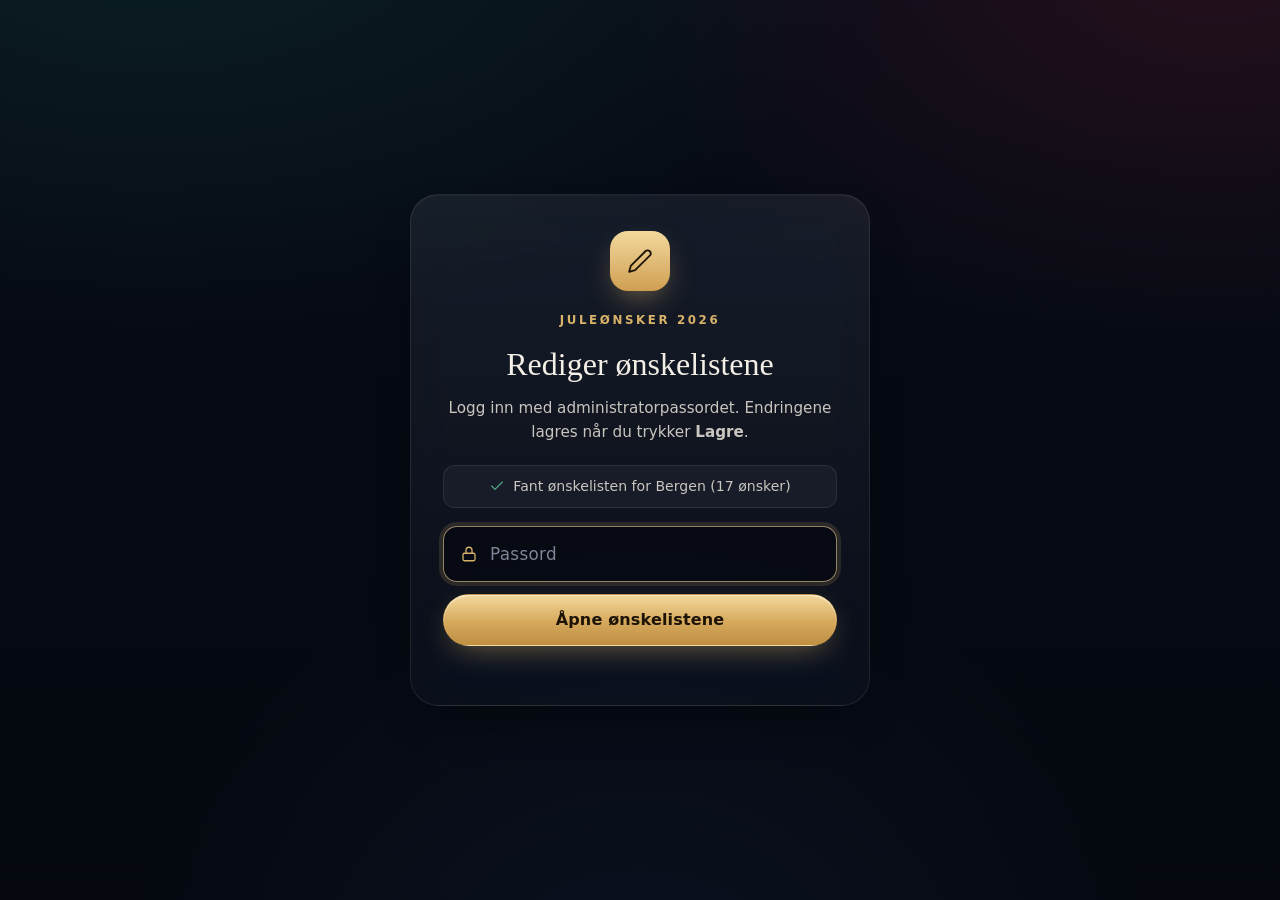
==== commit 3441fb06: "App-ikon for hjemskjermen og pris på de siste 7 ønskene - Julekule-ikon og manifest per liste (Jul B" ====
--- a/editor/index.html
+++ b/editor/index.html
@@ -8,8 +8,8 @@
   <meta name="theme-color" content="#070b14">
   <title>Rediger ønskelister · Juleønsker 2026</title>
   <link rel="icon" href="../assets/favicon.svg" type="image/svg+xml">
-  <link rel="stylesheet" href="../assets/css/styles.css?v=32">
-  <link rel="stylesheet" href="editor.css?v=32">
+  <link rel="stylesheet" href="../assets/css/styles.css?v=33">
+  <link rel="stylesheet" href="editor.css?v=33">
 </head>
 <body class="ed">
 
@@ -239,7 +239,7 @@
 
   <div class="toast" id="toast" role="status" aria-live="polite"></div>
 
-  <script src="../assets/js/shared.js?v=32"></script>
-  <script src="editor.js?v=32"></script>
+  <script src="../assets/js/shared.js?v=33"></script>
+  <script src="editor.js?v=33"></script>
 </body>
 </html>
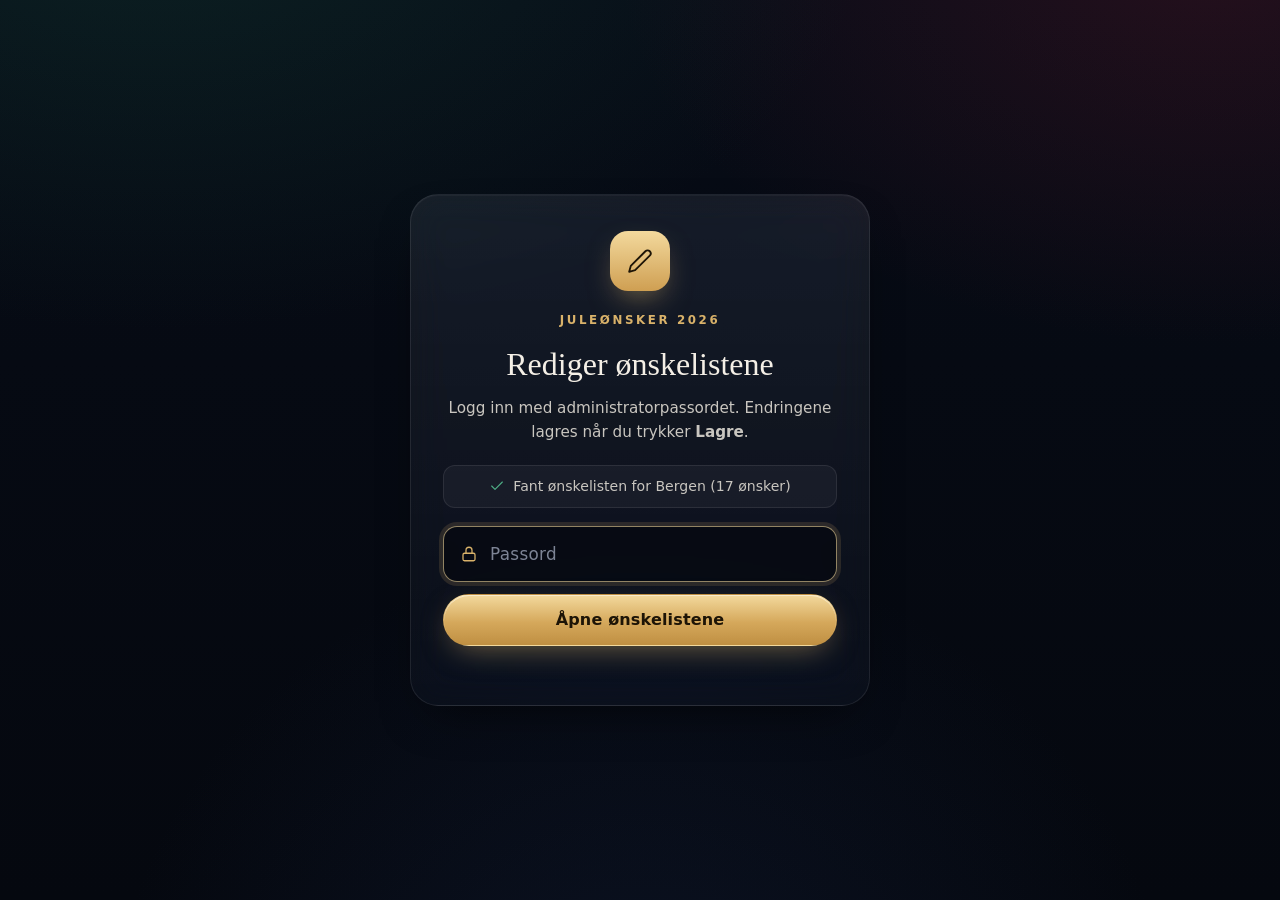
==== commit 674061e9: "Ny topplinje på desktop: «Juleønsker i <liste>» med nedtellingsring Listenavnet er overskriften, i g" ====
--- a/editor/index.html
+++ b/editor/index.html
@@ -8,8 +8,8 @@
   <meta name="theme-color" content="#070b14">
   <title>Rediger ønskelister · Juleønsker 2026</title>
   <link rel="icon" href="../assets/favicon.svg" type="image/svg+xml">
-  <link rel="stylesheet" href="../assets/css/styles.css?v=33">
-  <link rel="stylesheet" href="editor.css?v=33">
+  <link rel="stylesheet" href="../assets/css/styles.css?v=34">
+  <link rel="stylesheet" href="editor.css?v=34">
 </head>
 <body class="ed">
 
@@ -239,7 +239,7 @@
 
   <div class="toast" id="toast" role="status" aria-live="polite"></div>
 
-  <script src="../assets/js/shared.js?v=33"></script>
-  <script src="editor.js?v=33"></script>
+  <script src="../assets/js/shared.js?v=34"></script>
+  <script src="editor.js?v=34"></script>
 </body>
 </html>
--- a/assets/css/styles.css
+++ b/assets/css/styles.css
@@ -385,39 +385,88 @@
 }
 .hero__lead { margin: 0 auto; max-width: 52ch; color: var(--text-2); font-size: clamp(0.98rem, 2.2vw, 1.08rem); }
 
-/* Listenavnet ved logoen vises bare på desktop (på mobil står det over tittelen) */
-.brand__list { display: none; }
-
-/* ---------------- Kompakt topp på desktop ----------------
-   Ønskene skal synes uten å scrolle: tittel og nedtelling krymper til én linje,
-   ingressen og linjen over tittelen skjules. Fra 1240 px står de midt i topplinjen. */
+/* Deler av topplinjen som bare vises på desktop (på mobil står listenavnet over tittelen) */
+.brand__in, .brand__list, .brand__sub, .topcount { display: none; }
+
+/* ---------------- Topplinje på desktop ----------------
+   Listenavnet er overskriften («Juleønsker i Sørumsand»), med personene i
+   egen farge under. Nedtellingen er et stort tall i en ring som fylles mot
+   julaften. Den store tittelflaten (.hero) brukes bare på mobil. */
 @media (min-width: 720px) {
+  .hero { display: none; }
+  .topbar { padding: 12px var(--gutter) 2px; min-height: 78px; }
+  .brand { gap: 14px; }
+  .brand__star { width: 34px; height: 34px; flex: none; }
+  .brand:hover .brand__star svg { animation: starSpin 0.9s var(--ease-out), starPulse 4s ease-in-out infinite 0.9s; }
+  .brand__body { display: flex; flex-direction: column; gap: 4px; min-width: 0; }
+  .brand__title {
+    font-family: var(--font-display); font-size: clamp(1.45rem, 2.3vw, 1.95rem); line-height: 1.05;
+    white-space: nowrap; color: var(--text);
+  }
+  .brand__text { font-size: inherit; letter-spacing: -0.005em; }
+  .brand__text em { display: none; }
+  .brand__in { display: inline; color: var(--text-2); font-style: italic; }
+  /* Listenavnet i glitrende gull */
   .brand__list {
-    display: inline-block; margin-left: 4px; padding-left: 12px; border-left: 1px solid var(--border-strong);
-    font-size: 0.74rem; font-weight: 600; letter-spacing: 0.22em; text-transform: uppercase; color: var(--gold);
-  }
-  .hero {
-    display: flex; align-items: center; justify-content: center; flex-wrap: wrap; gap: 10px 22px;
-    padding: 8px var(--gutter) 14px;
-  }
-  .hero .eyebrow, .hero__lead { display: none; }
-  .hero__title { margin: 0; font-size: clamp(1.5rem, 2.3vw, 2.05rem); white-space: nowrap; }
-  .countdown { margin: 0; padding: 6px 16px 6px 12px; gap: 10px; border-radius: 16px; }
-  .countdown .icon { width: 18px; height: 18px; }
-  .countdown__num { font-size: 1.75rem; }
-  .countdown__text { font-size: 0.64rem; letter-spacing: 0.14em; }
-  .countdown__big { font-size: 1.35rem; }
-}
-@media (min-width: 1240px) {
-  /* Legg tittel og nedtelling inn i topplinjen, mellom logoen og knappene.
-     Selve flaten slipper klikk gjennom til knappene under. */
-  .hero {
-    flex-wrap: nowrap; height: 62px; margin-top: -62px; padding-top: 0; padding-bottom: 0;
-    pointer-events: none; position: relative; z-index: 1;
-  }
-  .hero > * { pointer-events: auto; }
-  .topbar { height: 62px; padding-top: 0; } /* samme høyde og start som tittelflaten, så alt står på én midtlinje */
-}
+    display: inline; font-style: normal;
+    background: linear-gradient(100deg, #c99545 0%, #f0cd84 25%, #fff6da 40%, #f0cd84 55%, #e25a6f 75%, #c99545 100%);
+    background-size: 250% 100%;
+    -webkit-background-clip: text; background-clip: text; color: transparent;
+    filter: drop-shadow(0 2px 10px rgba(242, 216, 155, 0.25));
+    animation: shimmer 7s linear infinite;
+  }
+  /* Personene, hver i sin farge */
+  .brand__sub {
+    display: flex; flex-wrap: wrap; align-items: center; gap: 2px 12px;
+    font-size: 0.8rem; font-weight: 600; letter-spacing: 0.02em; color: var(--muted);
+  }
+  .brand__sub b { font-weight: 600; color: var(--accent); display: inline-flex; align-items: center; gap: 5px; }
+  .brand__sub b::before {
+    content: ""; width: 6px; height: 6px; border-radius: 50%; background: var(--accent);
+    box-shadow: 0 0 8px var(--accent); animation: dotBlink 3s ease-in-out infinite; animation-delay: var(--d);
+  }
+
+  /* Nedtelling: tall i en ring som fylles fra 1. november til julaften */
+  .topcount { display: flex; align-items: center; gap: 10px; margin-right: 6px; }
+  .topcount__dial { position: relative; width: 58px; height: 58px; flex: none; display: grid; place-items: center; }
+  .topcount__ring { position: absolute; inset: 0; width: 100%; height: 100%; transform: rotate(-90deg); overflow: visible; }
+  .topcount__track { fill: none; stroke: rgba(255, 255, 255, 0.08); stroke-width: 4; }
+  .topcount__arc {
+    fill: none; stroke: url(#countGrad); stroke-width: 4; stroke-linecap: round;
+    stroke-dasharray: var(--p) 100; animation: ringIn 1.8s var(--ease-out) both 0.3s;
+    filter: drop-shadow(0 0 4px rgba(242, 216, 155, 0.55));
+  }
+  .topcount__num {
+    position: relative; font-family: var(--font-display); font-weight: 600; font-size: 1.6rem; line-height: 1;
+    font-variant-numeric: tabular-nums;
+    background: linear-gradient(180deg, #fff6da, #f0cd84 55%, #c99545);
+    -webkit-background-clip: text; background-clip: text; color: transparent;
+    animation: numGlow 3.2s ease-in-out infinite;
+  }
+  .topcount__orbit { position: absolute; inset: -5px; animation: orbit 14s linear infinite; pointer-events: none; }
+  .topcount__orbit .icon { position: absolute; left: 50%; top: 0; width: 13px; height: 13px; margin-left: -6.5px; color: var(--frost); animation: spinSlow 4s linear infinite reverse; }
+  .topcount__text {
+    line-height: 1.3; font-size: 0.66rem; font-weight: 800; letter-spacing: 0.16em; text-transform: uppercase; color: var(--gold-2);
+  }
+  .topcount__text em { font-style: normal; color: #ff8fa0; }
+  .topcount--eve .topcount__num { font-size: 1.15rem; }
+
+  /* Rediger: rund gullknapp med blyant som vipper ved hover */
+  .admin-btn { width: 44px; height: 44px; padding: 0; border-radius: 50%; justify-content: center; }
+  .admin-btn span:last-child { display: none; }
+  .admin-btn .icon { width: 18px; height: 18px; }
+  .admin-btn:hover .icon { animation: wiggle 0.6s ease-in-out; }
+}
+@keyframes shimmer { from { background-position: 100% 0; } to { background-position: -150% 0; } }
+@keyframes starSpin { from { transform: rotate(0) scale(1); } to { transform: rotate(360deg) scale(1.1); } }
+@keyframes dotBlink { 0%, 100% { opacity: 0.55; transform: scale(0.85); } 50% { opacity: 1; transform: scale(1.15); } }
+@keyframes ringIn { from { stroke-dasharray: 0 100; } }
+@keyframes numGlow {
+  0%, 100% { filter: drop-shadow(0 0 4px rgba(242, 216, 155, 0.3)); }
+  50% { filter: drop-shadow(0 0 12px rgba(242, 216, 155, 0.75)); }
+}
+@keyframes orbit { to { transform: rotate(360deg); } }
+@keyframes wiggle { 0%, 100% { transform: rotate(0); } 25% { transform: rotate(-14deg); } 60% { transform: rotate(10deg); } }
 
 /* ---------------- Faner ---------------- */
 .tabs {
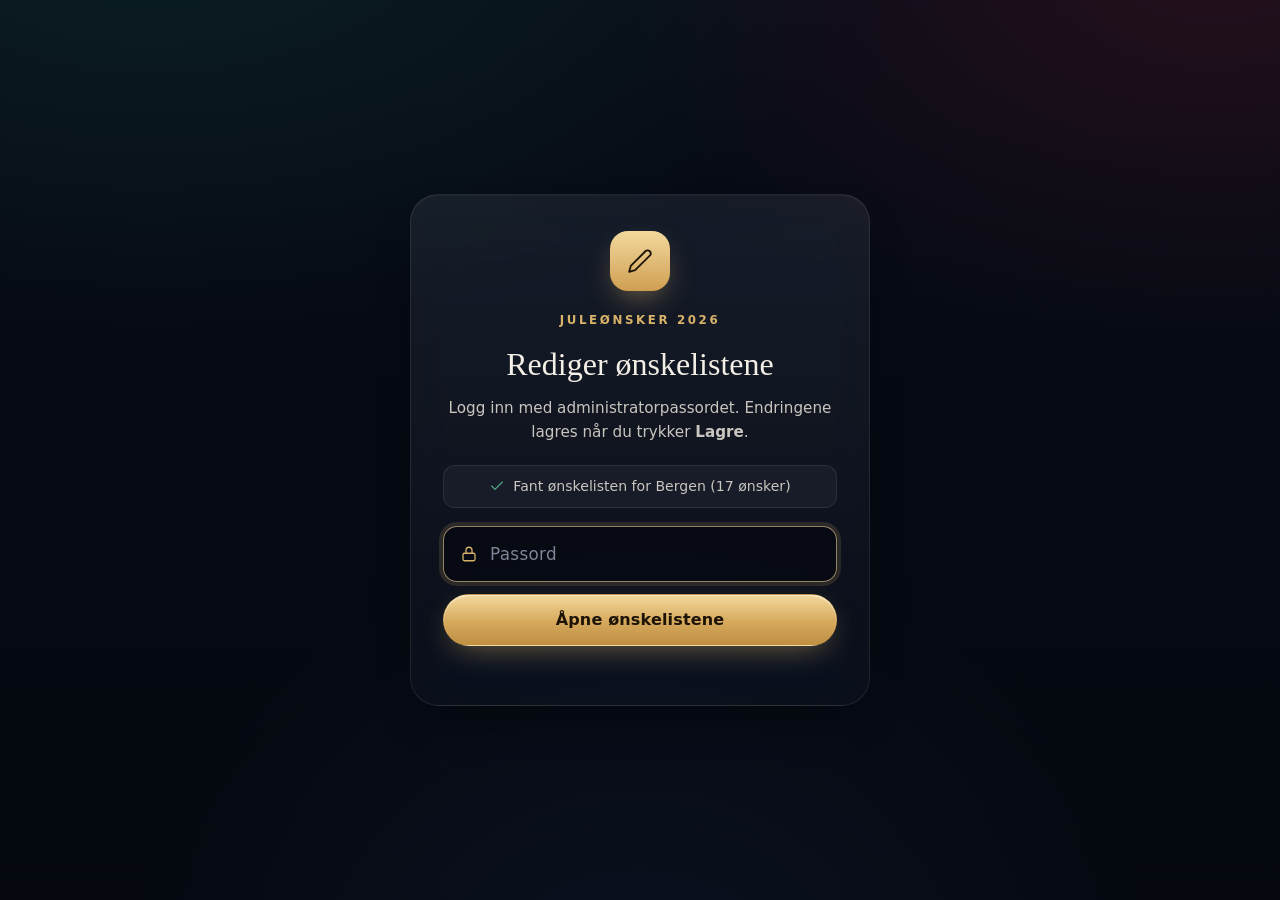
==== commit aa72f9e2: "Fast fanelinje på desktop uten mørkt bånd Fanene og «Del lenke» svever som frostet glass med glød i " ====
--- a/editor/index.html
+++ b/editor/index.html
@@ -8,8 +8,8 @@
   <meta name="theme-color" content="#070b14">
   <title>Rediger ønskelister · Juleønsker 2026</title>
   <link rel="icon" href="../assets/favicon.svg" type="image/svg+xml">
-  <link rel="stylesheet" href="../assets/css/styles.css?v=34">
-  <link rel="stylesheet" href="editor.css?v=34">
+  <link rel="stylesheet" href="../assets/css/styles.css?v=37">
+  <link rel="stylesheet" href="editor.css?v=37">
 </head>
 <body class="ed">
 
@@ -239,7 +239,7 @@
 
   <div class="toast" id="toast" role="status" aria-live="polite"></div>
 
-  <script src="../assets/js/shared.js?v=34"></script>
-  <script src="editor.js?v=34"></script>
+  <script src="../assets/js/shared.js?v=37"></script>
+  <script src="editor.js?v=37"></script>
 </body>
 </html>
--- a/assets/css/styles.css
+++ b/assets/css/styles.css
@@ -221,9 +221,10 @@
 .lights i:nth-child(4n + 2) { --c: #e25a6f; }
 .lights i:nth-child(4n + 3) { --c: #5fd19f; }
 .lights i:nth-child(4n + 4) { --c: #a9d0ff; }
+/* Bare opacity: det tar grafikkortet seg av, uten å tegne lyset på nytt */
 @keyframes twinkle {
-  0%, 100% { opacity: 1; filter: brightness(1); }
-  45% { opacity: 0.45; filter: brightness(0.7); box-shadow: 0 0 2px 0 var(--c); }
+  0%, 100% { opacity: 1; }
+  45% { opacity: 0.35; }
   60% { opacity: 0.95; }
 }
 
@@ -328,11 +329,16 @@
   padding: 6px var(--gutter) 0;
 }
 .brand { display: inline-flex; align-items: center; gap: 10px; text-decoration: none; }
-.brand__star { width: 26px; height: 26px; color: var(--gold); }
-.brand__star svg { width: 100%; height: 100%; fill: currentColor; filter: drop-shadow(0 0 8px rgba(242, 216, 155, 0.6)); animation: starPulse 4s ease-in-out infinite; }
+.brand__star { position: relative; width: 26px; height: 26px; color: var(--gold); isolation: isolate; }
+.brand__star svg { width: 100%; height: 100%; fill: currentColor; filter: drop-shadow(0 0 6px rgba(242, 216, 155, 0.55)); animation: starPulse 4s ease-in-out infinite; }
+.brand__star::after {
+  content: ""; position: absolute; inset: -40%; z-index: -1; border-radius: 50%; pointer-events: none;
+  background: radial-gradient(circle, rgba(242, 216, 155, 0.5), transparent 65%);
+  opacity: 0.35; animation: glowPulse 4s ease-in-out infinite;
+}
 @keyframes starPulse {
-  0%, 100% { transform: scale(1) rotate(0); filter: drop-shadow(0 0 6px rgba(242, 216, 155, 0.45)); }
-  50% { transform: scale(1.1) rotate(8deg); filter: drop-shadow(0 0 14px rgba(242, 216, 155, 0.9)); }
+  0%, 100% { transform: scale(1) rotate(0); }
+  50% { transform: scale(1.1) rotate(8deg); }
 }
 .brand__text { font-family: var(--font-display); font-size: 1.2rem; letter-spacing: 0.01em; }
 .brand__text em { font-style: normal; color: var(--gold); }
@@ -346,8 +352,16 @@
   border: 1px solid rgba(242, 216, 155, 0.5);
   box-shadow: 0 0 0 1px rgba(242, 216, 155, 0.08) inset, 0 16px 40px -18px rgba(201, 68, 90, 0.8), 0 0 34px -12px rgba(242, 216, 155, 0.55);
   color: var(--text); white-space: nowrap;
-  animation: countdownGlow 4s ease-in-out infinite;
-}
+}
+/* Pulserende glød rundt nedtellingsmerket (mobil): eget lag utenfor merket, som bare endrer opacity */
+.countdown-glow { position: relative; display: inline-flex; margin-top: clamp(16px, 3vw, 24px); border-radius: 22px; }
+.countdown-glow > .countdown { margin-top: 0; }
+.countdown-glow::before {
+  content: ""; position: absolute; inset: 0; border-radius: inherit; pointer-events: none;
+  box-shadow: 0 16px 44px -16px rgba(201, 68, 90, 0.95), 0 0 44px -10px rgba(242, 216, 155, 0.75);
+  opacity: 0; animation: glowPulse 4s ease-in-out infinite;
+}
+@keyframes glowPulse { 50% { opacity: 1; } }
 /* Glans som sveiper over merket */
 .countdown::after {
   content: ""; position: absolute; inset: 0; z-index: -1; pointer-events: none;
@@ -367,10 +381,6 @@
   font-size: 0.78rem; letter-spacing: 0.16em; text-transform: uppercase; color: var(--gold-2);
 }
 .countdown__big { font-family: var(--font-display); font-size: clamp(1.6rem, 4vw, 2.1rem); color: var(--gold-2); }
-@keyframes countdownGlow {
-  0%, 100% { box-shadow: 0 0 0 1px rgba(242, 216, 155, 0.08) inset, 0 16px 40px -18px rgba(201, 68, 90, 0.8), 0 0 30px -12px rgba(242, 216, 155, 0.45); }
-  50% { box-shadow: 0 0 0 1px rgba(242, 216, 155, 0.12) inset, 0 16px 44px -16px rgba(201, 68, 90, 0.95), 0 0 44px -10px rgba(242, 216, 155, 0.75); }
-}
 @keyframes countdownShine { 0%, 60% { transform: translateX(-120%); } 100% { transform: translateX(120%); } }
 @keyframes spinSlow { to { transform: rotate(360deg); } }
 
@@ -441,7 +451,12 @@
     font-variant-numeric: tabular-nums;
     background: linear-gradient(180deg, #fff6da, #f0cd84 55%, #c99545);
     -webkit-background-clip: text; background-clip: text; color: transparent;
-    animation: numGlow 3.2s ease-in-out infinite;
+    filter: drop-shadow(0 0 5px rgba(242, 216, 155, 0.4));
+  }
+  .topcount__dial::after {
+    content: ""; position: absolute; inset: 10px; border-radius: 50%; z-index: -1; pointer-events: none;
+    background: radial-gradient(circle, rgba(242, 216, 155, 0.42), transparent 70%);
+    opacity: 0.3; animation: glowPulse 3.2s ease-in-out infinite;
   }
   .topcount__orbit { position: absolute; inset: -5px; animation: orbit 14s linear infinite; pointer-events: none; }
   .topcount__orbit .icon { position: absolute; left: 50%; top: 0; width: 13px; height: 13px; margin-left: -6.5px; color: var(--frost); animation: spinSlow 4s linear infinite reverse; }
@@ -461,10 +476,6 @@
 @keyframes starSpin { from { transform: rotate(0) scale(1); } to { transform: rotate(360deg) scale(1.1); } }
 @keyframes dotBlink { 0%, 100% { opacity: 0.55; transform: scale(0.85); } 50% { opacity: 1; transform: scale(1.15); } }
 @keyframes ringIn { from { stroke-dasharray: 0 100; } }
-@keyframes numGlow {
-  0%, 100% { filter: drop-shadow(0 0 4px rgba(242, 216, 155, 0.3)); }
-  50% { filter: drop-shadow(0 0 12px rgba(242, 216, 155, 0.75)); }
-}
 @keyframes orbit { to { transform: rotate(360deg); } }
 @keyframes wiggle { 0%, 100% { transform: rotate(0); } 25% { transform: rotate(-14deg); } 60% { transform: rotate(10deg); } }
 
@@ -482,10 +493,23 @@
   .tabs__inner { grid-column: 2; }
   .tabs__share { grid-column: 3; justify-self: start; }
 }
-.is-scrolled .tabs {
-  background: linear-gradient(180deg, rgba(6, 10, 19, 0.92), rgba(6, 10, 19, 0.75));
-  -webkit-backdrop-filter: blur(16px); backdrop-filter: blur(16px);
-  box-shadow: 0 1px 0 var(--border);
+/* Desktop: ikke noe mørkt bånd når fanene ligger fast. Bare pillene svever (frostet glass,
+   med glød i farge til personen som er valgt), og en myk fade bak gjør at kortene forsvinner
+   mykt inn under dem. */
+@media (min-width: 720px) {
+  .tabs::before {
+    content: ""; position: absolute; left: 0; right: 0; top: 0; bottom: -28px; z-index: -1; pointer-events: none;
+    background: linear-gradient(180deg, rgba(6, 10, 19, 0.88) 0%, rgba(6, 10, 19, 0.6) 50%, rgba(6, 10, 19, 0) 100%);
+    opacity: 0; transition: opacity 0.35s ease;
+  }
+  .is-scrolled .tabs::before { opacity: 1; }
+  .tabs__inner, .tabs__share { transition: background-color 0.35s, box-shadow 0.35s, border-color 0.35s; }
+  .is-scrolled .tabs__inner, .is-scrolled .tabs__share {
+    background-color: rgba(14, 20, 34, 0.72);
+    -webkit-backdrop-filter: blur(14px) saturate(140%); backdrop-filter: blur(14px) saturate(140%);
+    border-color: color-mix(in srgb, var(--person) 35%, rgba(255, 255, 255, 0.12));
+    box-shadow: 0 14px 34px -14px rgba(0, 0, 0, 0.9), 0 0 32px -12px color-mix(in srgb, var(--person) 70%, transparent);
+  }
 }
 .tabs__inner {
   position: relative; margin: 0; width: fit-content; max-width: 100%;
@@ -627,7 +651,7 @@
   transition: transform 0.4s var(--ease-out), border-color 0.3s, box-shadow 0.4s;
 }
 .grid--static .card { animation: fadeIn 0.3s ease both; }
-@keyframes cardIn { from { opacity: 0; transform: translateY(12px) scale(0.99); } to { opacity: 1; transform: none; } }
+@keyframes cardIn { from { opacity: 0; translate: 0 12px; scale: 0.99; } to { opacity: 1; translate: none; scale: none; } }
 @keyframes fadeIn { from { opacity: 0; } to { opacity: 1; } }
 @keyframes fadeUp { from { opacity: 0; transform: translateY(10px); } to { opacity: 1; transform: none; } }
 .card::after {
@@ -689,8 +713,8 @@
 }
 .card__price span { font-size: 0.78rem; color: var(--muted); letter-spacing: 0.04em; }
 .card__price strong { font-size: 1.12rem; font-weight: 700; color: var(--gold-2); font-variant-numeric: tabular-nums; white-space: nowrap; }
-.card__price + .card__price { border-top: 0; padding-top: 2px; }
-.card__price + .card__price strong { font-size: 0.92rem; font-weight: 600; color: var(--text-2); }
+.card__price ~ .card__price { border-top: 0; padding-top: 2px; }
+.card__price ~ .card__price strong { font-size: 0.92rem; font-weight: 600; color: var(--text-2); }
 .card__price--live span { display: flex; flex-direction: column; gap: 1px; color: var(--text-2); }
 .card__price--live small { font-size: 0.7rem; color: var(--muted); letter-spacing: 0.02em; }
 .card__price--live strong { color: var(--green-2); }
@@ -970,6 +994,85 @@
 @keyframes sway { 0%, 100% { transform: rotate(-4deg); } 50% { transform: rotate(4deg); } }
 @keyframes wave { from { transform: rotate(-12deg); } to { transform: rotate(18deg); } }
 
+/* ---------------- Moderne CSS (virker der nettleseren støtter det, ellers som før) ---------------- */
+
+/* Penere linjeskift: like lange linjer i titler, ingen enslige ord til slutt i tekst */
+.card__title, .ph__title, .brand__title, .empty h3, .hero__title { text-wrap: balance; }
+.card__desc, .empty p, .ed-dialog p { text-wrap: pretty; }
+
+/* Kortene glir opp og fades inn når de kommer inn i bildet (scroll-drevet animasjon) */
+@supports (animation-timeline: view()) {
+  @media (prefers-reduced-motion: no-preference) {
+    .card, .grid--static .card {
+      animation: cardReveal linear both;
+      animation-timeline: view();
+      animation-range: entry 0% entry 65%;
+      animation-delay: 0s;
+    }
+  }
+}
+@keyframes cardReveal { from { opacity: 0; translate: 0 56px; scale: 0.94; } to { opacity: 1; translate: none; scale: none; } }
+
+/* Bytte av person: kortene og overskriften glir ut og inn (View Transitions) */
+#grid { view-transition-name: wish-grid; }
+#person-head { view-transition-name: person-head; }
+::view-transition-old(root), ::view-transition-new(root) { animation: none; }
+::view-transition-group(wish-grid), ::view-transition-group(person-head) { animation-duration: 0.45s; animation-timing-function: var(--ease-smooth); }
+::view-transition-old(wish-grid), ::view-transition-old(person-head) { animation: vtOut 0.24s ease-in both; }
+::view-transition-new(wish-grid), ::view-transition-new(person-head) { animation: vtIn 0.45s var(--ease-out) both 0.08s; }
+@keyframes vtOut { to { opacity: 0; transform: translateX(calc(var(--vt-dir, 1) * -48px)) scale(0.98); } }
+@keyframes vtIn { from { opacity: 0; transform: translateX(calc(var(--vt-dir, 1) * 48px)) scale(0.98); } }
+
+/* Roterende gullkant (animert vinkel med @property) på nye ønsker og rundt nedtellingen */
+/* Fargeovergangen tegnes én gang på et stort kvadrat som roteres med rotate (grafikkortet).
+   Masken lar bare den tynne kanten synes. */
+@keyframes ringSpin { to { rotate: 1turn; } }
+.card__ring {
+  position: absolute; inset: 0; z-index: 2; pointer-events: none; border-radius: inherit; padding: 1.5px;
+  overflow: hidden;
+  -webkit-mask: linear-gradient(#000 0 0) content-box, linear-gradient(#000 0 0);
+  -webkit-mask-composite: xor; mask-composite: exclude;
+}
+.card__ring::before {
+  content: ""; position: absolute; left: 50%; top: 50%; width: 220%; aspect-ratio: 1; translate: -50% -50%;
+  background: conic-gradient(rgba(242, 216, 155, 0.12) 0deg, rgba(242, 216, 155, 0.12) 200deg,
+    #c99545 250deg, #fff6da 290deg, #e25a6f 320deg, rgba(242, 216, 155, 0.12) 360deg);
+  animation: ringSpin 4.5s linear infinite;
+}
+.card:has(.card__ring) { border-color: transparent; }
+@media (min-width: 720px) {
+  .topcount__dial::before {
+    content: ""; position: absolute; inset: -3px; border-radius: 50%; z-index: -1;
+    background: conic-gradient(transparent 0deg, transparent 250deg, rgba(242, 216, 155, 0.75) 330deg, transparent 360deg);
+    filter: blur(5px); opacity: 0.8;
+    animation: ringSpin 5s linear infinite;
+  }
+  .topcount__dial { isolation: isolate; }
+}
+
+/* Pris-detaljer i en boble ved prisen (popover + anchor positioning) */
+button.card__price {
+  width: 100%; font: inherit; color: inherit; text-align: left; cursor: pointer;
+  padding-left: 0; padding-right: 0; padding-bottom: 0; /* padding-top kommer fra .card__price */
+  background: none; border: 0; border-top: 1px solid var(--border); border-radius: 0;
+}
+button.card__price:hover strong, button.card__price:focus-visible strong { text-decoration: underline dotted; text-underline-offset: 4px; }
+button.card__price:focus-visible { outline: 2px solid var(--gold-2); outline-offset: 2px; }
+.price-pop {
+  max-width: min(280px, calc(100vw - 32px)); padding: 12px 14px; margin: auto;
+  display: none; flex-direction: column; gap: 3px;
+  border: 1px solid rgba(242, 216, 155, 0.35); border-radius: 14px;
+  background: rgba(15, 23, 39, 0.97); color: var(--text-2); font-size: 0.82rem; line-height: 1.4;
+  box-shadow: 0 18px 40px -12px rgba(0, 0, 0, 0.85);
+  transition: opacity 0.18s ease, translate 0.22s var(--ease-out), display 0.22s allow-discrete, overlay 0.22s allow-discrete;
+}
+.price-pop:popover-open { display: flex; opacity: 1; translate: 0 0; }
+.price-pop strong { color: var(--gold-2); font-size: 0.95rem; }
+@starting-style { .price-pop:popover-open { opacity: 0; translate: 0 6px; } }
+@supports (position-area: top) {
+  .price-pop { inset: auto; margin: 0 0 8px; position-area: top span-left; position-try-fallbacks: flip-block; }
+}
+
 /* Snøfonn nederst på siden */
 .footer { position: relative; }
 .footer::before {
@@ -1116,6 +1219,7 @@
   .hero__lead { display: none; }
   .hero__title { font-size: clamp(1.4rem, 6.6vw, 1.85rem); margin: 4px 0 10px; white-space: nowrap; }
   .countdown { margin: 0; padding: 6px 16px 6px 12px; gap: 10px; border-radius: 16px; }
+  .countdown-glow { margin-top: 0; border-radius: 16px; }
   .countdown .icon { width: 18px; height: 18px; }
   .countdown__num { font-size: 1.75rem; }
   .countdown__text { font-size: 0.64rem; letter-spacing: 0.14em; }
@@ -1130,7 +1234,7 @@
   .card__desc { font-size: 0.9rem; line-height: 1.45; -webkit-line-clamp: 3; }
   .card__bottom { padding-top: 4px; gap: 10px; }
   .card__price { padding-top: 8px; align-items: center; }
-  .card__price--live small { display: none; } /* kilde og dato står i verktøytipset */
+  .card__price--live small { display: none; } /* kilde og dato vises i boblen når du trykker på prisen */
   .topbar .music-btn { position: static; height: 42px; min-width: 42px; padding: 0 11px; box-shadow: none; }
 }
 @media (max-width: 400px) {
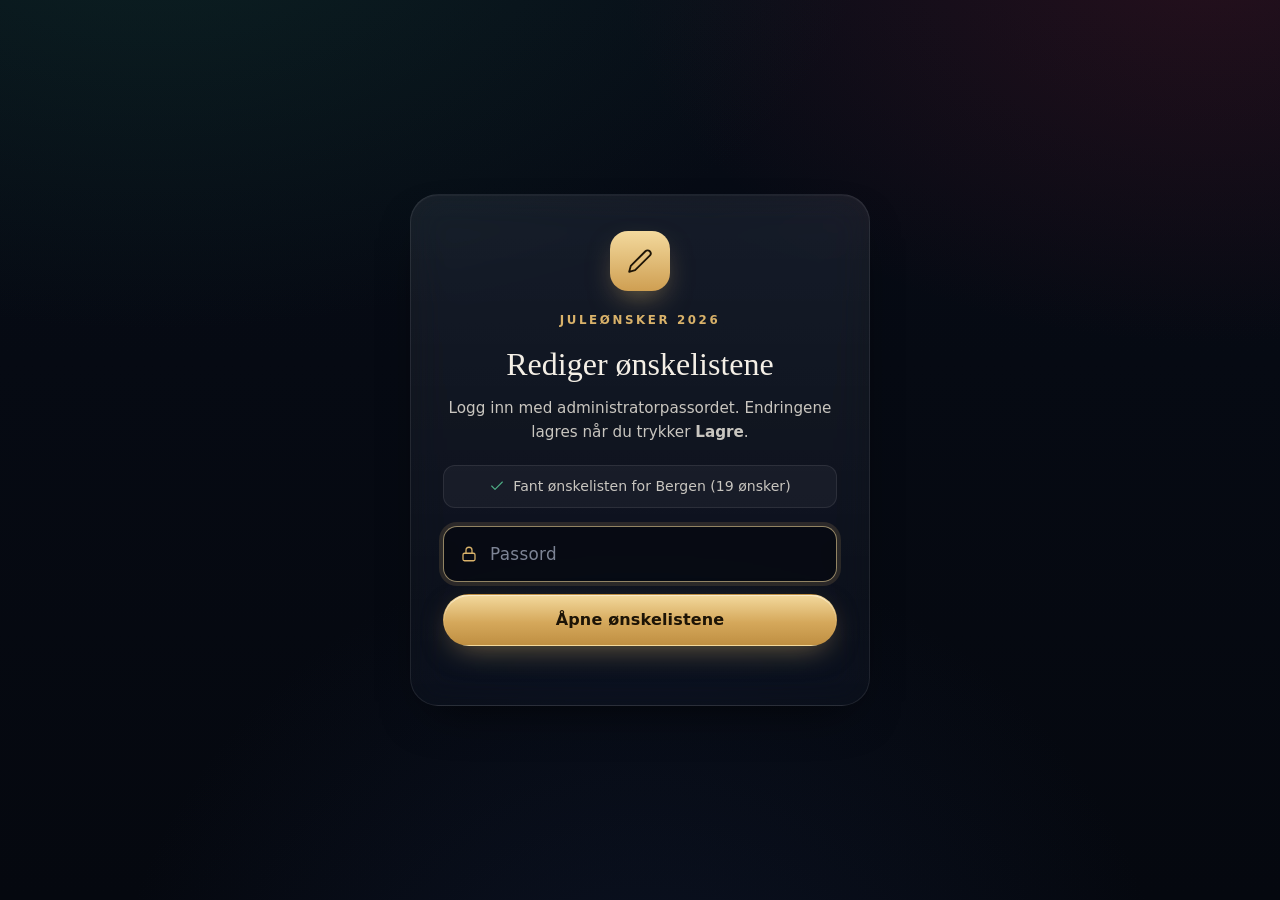
==== commit c9db04c7: "Flere og tydeligere stjerneskudd Stjerneskudd hvert 3.–7,5. sekund, av og til to etter hverandre. Om" ====
--- a/editor/index.html
+++ b/editor/index.html
@@ -8,8 +8,8 @@
   <meta name="theme-color" content="#070b14">
   <title>Rediger ønskelister · Juleønsker 2026</title>
   <link rel="icon" href="../assets/favicon.svg" type="image/svg+xml">
-  <link rel="stylesheet" href="../assets/css/styles.css?v=37">
-  <link rel="stylesheet" href="editor.css?v=37">
+  <link rel="stylesheet" href="../assets/css/styles.css?v=38">
+  <link rel="stylesheet" href="editor.css?v=38">
 </head>
 <body class="ed">
 
@@ -239,7 +239,7 @@
 
   <div class="toast" id="toast" role="status" aria-live="polite"></div>
 
-  <script src="../assets/js/shared.js?v=37"></script>
-  <script src="editor.js?v=37"></script>
+  <script src="../assets/js/shared.js?v=38"></script>
+  <script src="editor.js?v=38"></script>
 </body>
 </html>
--- a/assets/css/styles.css
+++ b/assets/css/styles.css
@@ -884,20 +884,49 @@
 }
 @keyframes starTwinkle { 0%, 100% { opacity: 0.12; transform: scale(0.8); } 50% { opacity: 0.95; transform: scale(1.15); } }
 
+/* Beholderen er rotert; <i> flyr langs vinkelen. Halen vokser fra hodet (scaleX), hodet er et lysende punkt.
+   Bare transform og opacity animeres. */
 .fx-shoot {
-  position: fixed; z-index: 0; pointer-events: none; width: 140px; height: 2px;
+  --len: 160px; --h: 2px; --travel: 380px; --dur: 1.3s; --head: 4px;
+  position: fixed; z-index: 0; pointer-events: none; width: var(--len); height: var(--h);
   transform: rotate(var(--angle)); transform-origin: left center;
 }
-.fx-shoot::before {
-  content: ""; position: absolute; inset: 0; border-radius: 2px;
-  background: linear-gradient(90deg, rgba(255, 255, 255, 0), rgba(255, 246, 214, 0.95));
-  box-shadow: 0 0 10px 2px rgba(255, 240, 200, 0.35);
-  animation: shoot 1.4s ease-out forwards;
+.fx-shoot i {
+  position: absolute; inset: 0;
+  animation: shoot var(--dur) cubic-bezier(0.25, 0.6, 0.4, 1) forwards;
+}
+.fx-shoot i::before {
+  content: ""; position: absolute; inset: 0; border-radius: var(--h); transform-origin: right center;
+  background: linear-gradient(90deg, rgba(255, 255, 255, 0), rgba(255, 236, 190, 0.5) 60%, #fffaf0);
+  box-shadow: 0 0 10px 2px rgba(255, 240, 200, 0.4);
+  animation: shootTail var(--dur) ease-out forwards;
+}
+.fx-shoot i::after {
+  content: ""; position: absolute; right: calc(var(--head) / -2); top: 50%;
+  width: var(--head); height: var(--head); border-radius: 50%; translate: 0 -50%;
+  background: #fff;
+  box-shadow: 0 0 6px 2px #fff, 0 0 14px 4px rgba(255, 228, 160, 0.7);
+}
+.fx-shoot--big {
+  --len: 300px; --h: 3px; --travel: 640px; --dur: 1.5s; --head: 7px;
+}
+.fx-shoot--big i::before {
+  background: linear-gradient(90deg, rgba(255, 255, 255, 0), rgba(242, 216, 155, 0.45) 45%, rgba(255, 246, 220, 0.9) 85%, #fff);
+  box-shadow: 0 0 14px 3px rgba(255, 228, 160, 0.55), 0 0 30px 6px rgba(226, 90, 111, 0.18);
+}
+.fx-shoot--big i::after {
+  box-shadow: 0 0 8px 3px #fff, 0 0 22px 8px rgba(255, 228, 160, 0.85), 0 0 46px 14px rgba(242, 216, 155, 0.35);
 }
 @keyframes shoot {
-  0% { transform: translateX(0) scaleX(0.2); opacity: 0; }
-  15% { opacity: 1; }
-  100% { transform: translateX(320px) scaleX(1); opacity: 0; }
+  0% { transform: translateX(0); opacity: 0; }
+  12% { opacity: 1; }
+  70% { opacity: 1; }
+  100% { transform: translateX(var(--travel)); opacity: 0; }
+}
+@keyframes shootTail {
+  0% { transform: scaleX(0.1); }
+  60% { transform: scaleX(1); }
+  100% { transform: scaleX(0.6); }
 }
 
 .fx-sleigh {
